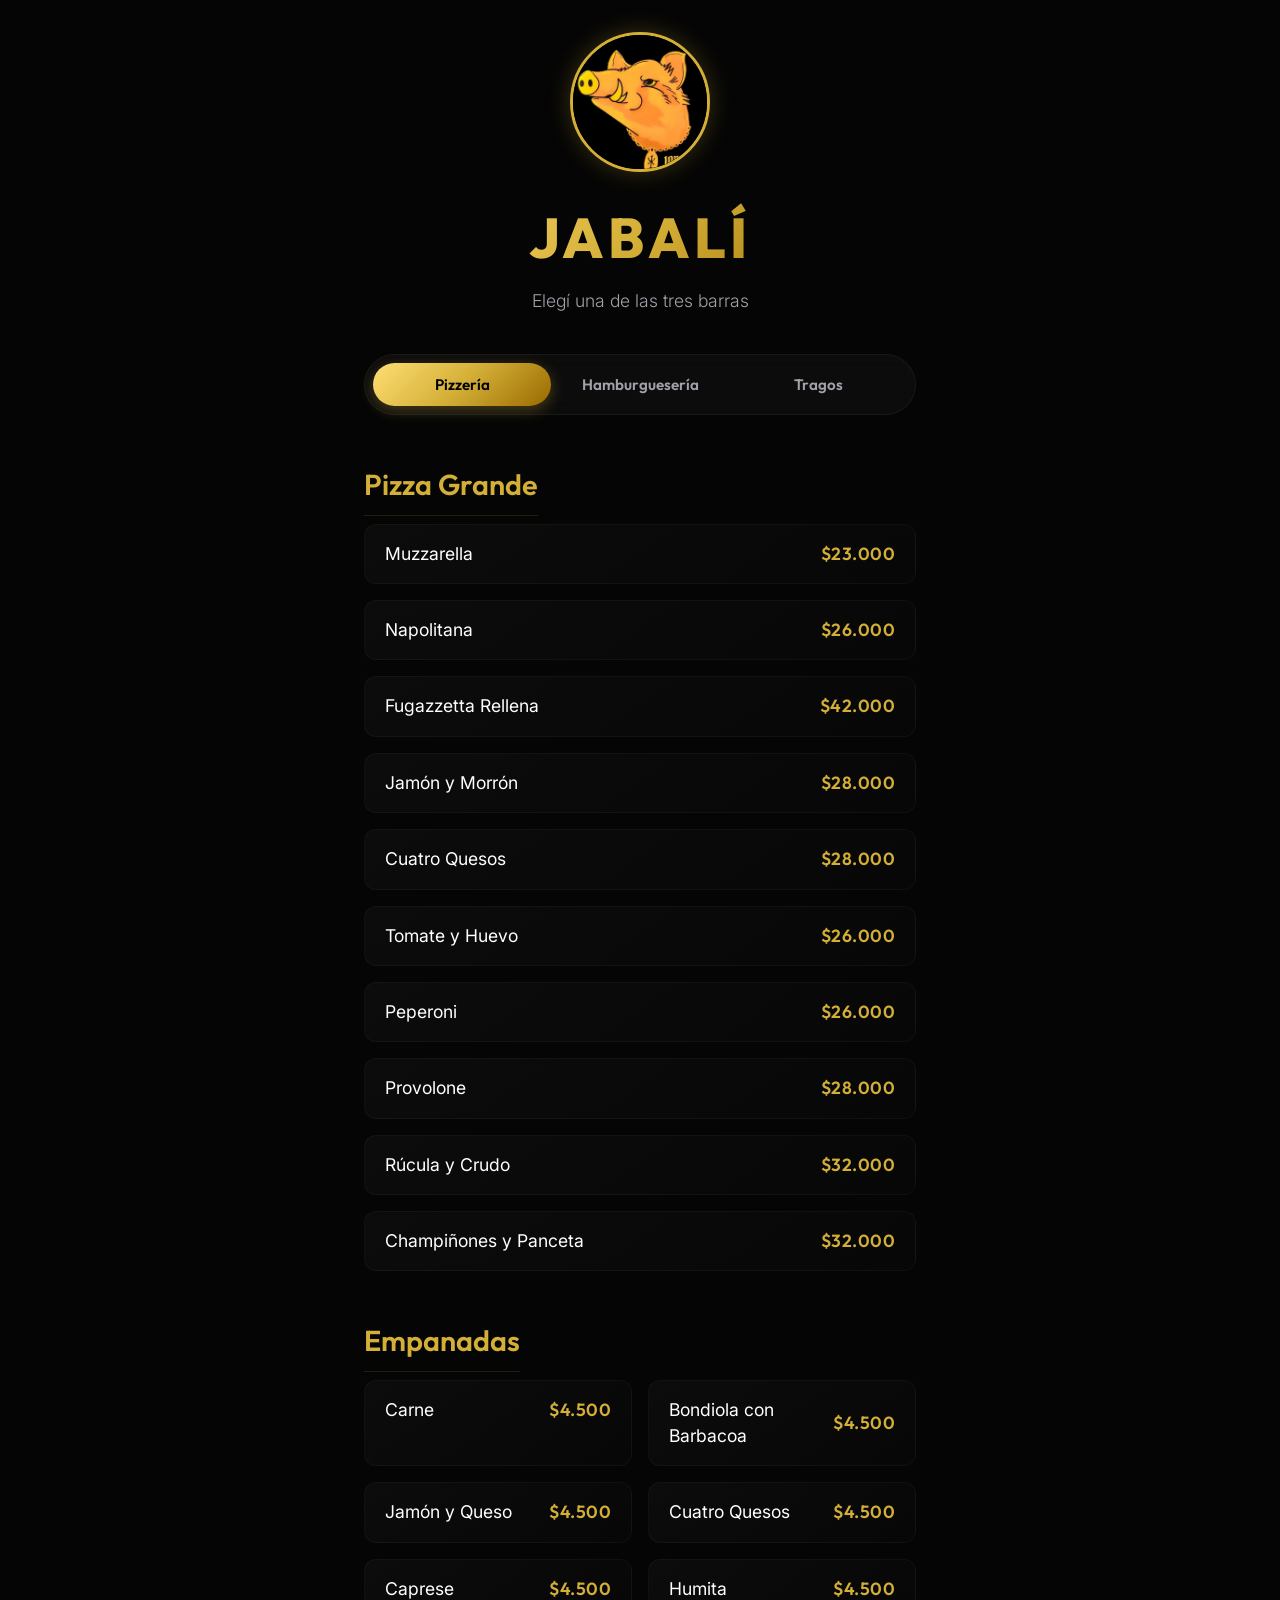
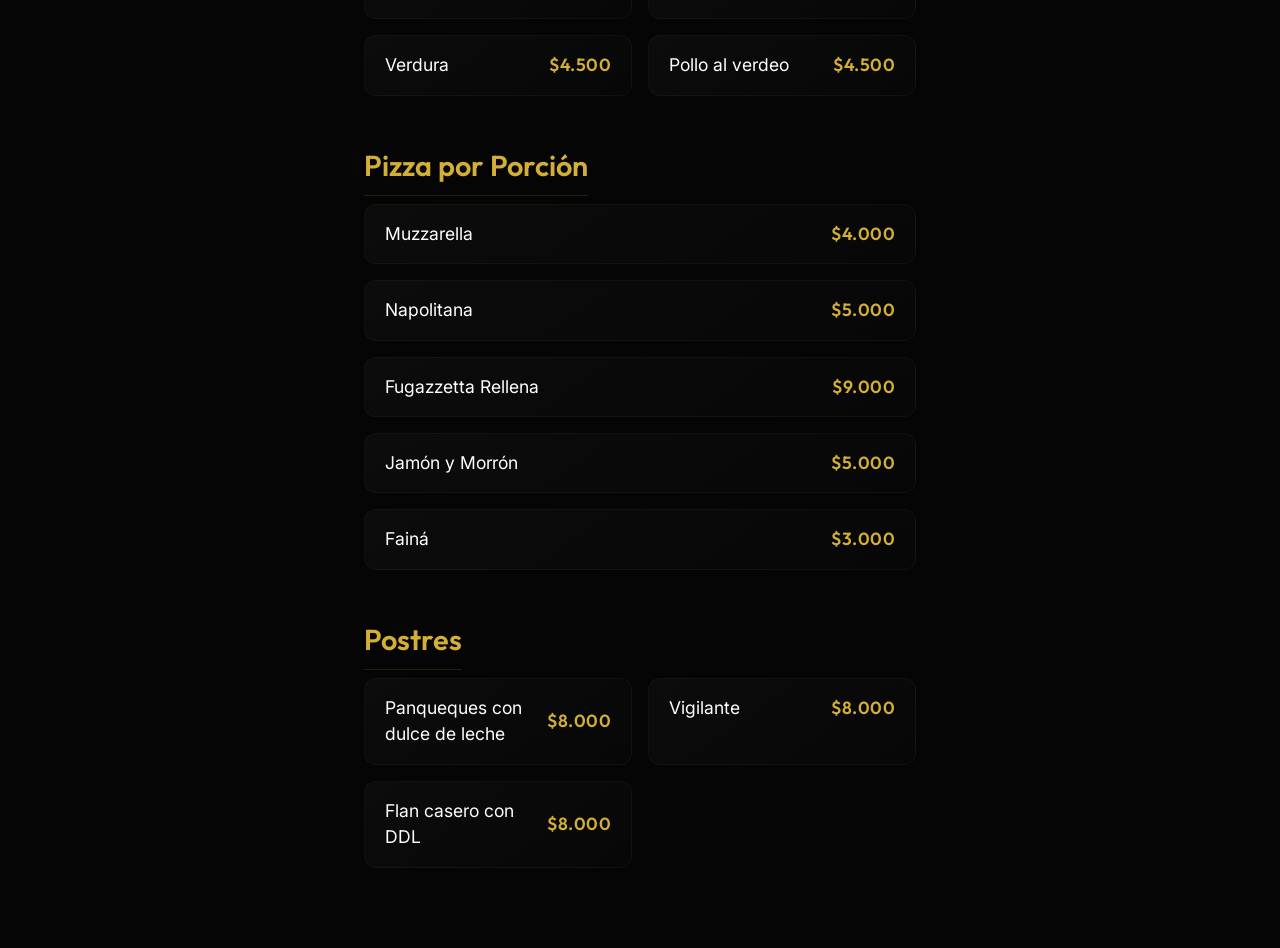
==== index.html @ 21300ce8 "Add files via upload" ====
<!DOCTYPE html>
<html lang="es">

<head>
    <meta charset="UTF-8">
    <meta name="viewport" content="width=device-width, initial-scale=1.0">
    <title>Carta QR - Jabalí</title>
    <link rel="preconnect" href="https://fonts.googleapis.com">
    <link rel="preconnect" href="https://fonts.gstatic.com" crossorigin>
    <link
        href="https://fonts.googleapis.com/css2?family=Outfit:wght@300;400;600;800&family=Inter:wght@300;400;500&display=swap"
        rel="stylesheet">
    <link rel="stylesheet" href="style.css">
</head>

<body>
    <div class="app-container">
        <header>
            <div class="logo-container">
                <img src="logo.jpeg" alt="Jabalí Logo" class="brand-logo">
            </div>
            <h1 class="logo">JABALÍ</h1>
            <p class="subtitle">Elegí una de las tres barras</p>
        </header>

        <nav class="category-nav">
            <button class="nav-btn active" data-target="pizzeria">Pizzería</button>
            <button class="nav-btn" data-target="hamburgueseria">Hamburguesería</button>
            <button class="nav-btn" data-target="tragos">Tragos</button>
        </nav>

        <main class="menu-content">
            <!-- Pizzería Section -->
            <section id="pizzeria" class="menu-section active">

                <!-- Pizza Grande -->
                <div class="menu-category">
                    <h2 class="category-title">Pizza Grande</h2>
                    <div class="items-grid">
                        <div class="menu-item">
                            <div class="item-header">
                                <h3 class="item-name">Muzzarella</h3>
                                <span class="item-price">$23.000</span>
                            </div>
                        </div>
                        <div class="menu-item">
                            <div class="item-header">
                                <h3 class="item-name">Napolitana</h3>
                                <span class="item-price">$26.000</span>
                            </div>
                        </div>
                        <div class="menu-item">
                            <div class="item-header">
                                <h3 class="item-name">Fugazzetta Rellena</h3>
                                <span class="item-price">$42.000</span>
                            </div>
                        </div>
                        <div class="menu-item">
                            <div class="item-header">
                                <h3 class="item-name">Jamón y Morrón</h3>
                                <span class="item-price">$28.000</span>
                            </div>
                        </div>
                        <div class="menu-item">
                            <div class="item-header">
                                <h3 class="item-name">Cuatro Quesos</h3>
                                <span class="item-price">$28.000</span>
                            </div>
                        </div>
                        <div class="menu-item">
                            <div class="item-header">
                                <h3 class="item-name">Tomate y Huevo</h3>
                                <span class="item-price">$26.000</span>
                            </div>
                        </div>
                        <div class="menu-item">
                            <div class="item-header">
                                <h3 class="item-name">Peperoni</h3>
                                <span class="item-price">$26.000</span>
                            </div>
                        </div>
                        <div class="menu-item">
                            <div class="item-header">
                                <h3 class="item-name">Provolone</h3>
                                <span class="item-price">$28.000</span>
                            </div>
                        </div>
                        <div class="menu-item">
                            <div class="item-header">
                                <h3 class="item-name">Rúcula y Crudo</h3>
                                <span class="item-price">$32.000</span>
                            </div>
                        </div>
                        <div class="menu-item">
                            <div class="item-header">
                                <h3 class="item-name">Champiñones y Panceta</h3>
                                <span class="item-price">$32.000</span>
                            </div>
                        </div>
                    </div>
                </div>

                <!-- Empanadas -->
                <div class="menu-category">
                    <h2 class="category-title">Empanadas</h2>
                    <div class="items-grid grid-2col">
                        <div class="menu-item">
                            <div class="item-header">
                                <h3 class="item-name">Carne</h3>
                                <span class="item-price">$4.500</span>
                            </div>
                        </div>
                        <div class="menu-item">
                            <div class="item-header">
                                <h3 class="item-name">Bondiola con Barbacoa</h3>
                                <span class="item-price">$4.500</span>
                            </div>
                        </div>
                        <div class="menu-item">
                            <div class="item-header">
                                <h3 class="item-name">Jamón y Queso</h3>
                                <span class="item-price">$4.500</span>
                            </div>
                        </div>
                        <div class="menu-item">
                            <div class="item-header">
                                <h3 class="item-name">Cuatro Quesos</h3>
                                <span class="item-price">$4.500</span>
                            </div>
                        </div>
                        <div class="menu-item">
                            <div class="item-header">
                                <h3 class="item-name">Caprese</h3>
                                <span class="item-price">$4.500</span>
                            </div>
                        </div>
                        <div class="menu-item">
                            <div class="item-header">
                                <h3 class="item-name">Humita</h3>
                                <span class="item-price">$4.500</span>
                            </div>
                        </div>
                        <div class="menu-item">
                            <div class="item-header">
                                <h3 class="item-name">Verdura</h3>
                                <span class="item-price">$4.500</span>
                            </div>
                        </div>
                        <div class="menu-item">
                            <div class="item-header">
                                <h3 class="item-name">Pollo al verdeo</h3>
                                <span class="item-price">$4.500</span>
                            </div>
                        </div>
                    </div>
                </div>

                <!-- Pizza por Porción -->
                <div class="menu-category">
                    <h2 class="category-title">Pizza por Porción</h2>
                    <div class="items-grid">
                        <div class="menu-item">
                            <div class="item-header">
                                <h3 class="item-name">Muzzarella</h3>
                                <span class="item-price">$4.000</span>
                            </div>
                        </div>
                        <div class="menu-item">
                            <div class="item-header">
                                <h3 class="item-name">Napolitana</h3>
                                <span class="item-price">$5.000</span>
                            </div>
                        </div>
                        <div class="menu-item">
                            <div class="item-header">
                                <h3 class="item-name">Fugazzetta Rellena</h3>
                                <span class="item-price">$9.000</span>
                            </div>
                        </div>
                        <div class="menu-item">
                            <div class="item-header">
                                <h3 class="item-name">Jamón y Morrón</h3>
                                <span class="item-price">$5.000</span>
                            </div>
                        </div>
                        <div class="menu-item">
                            <div class="item-header">
                                <h3 class="item-name">Fainá</h3>
                                <span class="item-price">$3.000</span>
                            </div>
                        </div>
                    </div>
                </div>

                <!-- Postres -->
                <div class="menu-category">
                    <h2 class="category-title">Postres</h2>
                    <div class="items-grid grid-2col">
                        <div class="menu-item">
                            <div class="item-header">
                                <h3 class="item-name">Panqueques con dulce de leche</h3>
                                <span class="item-price">$8.000</span>
                            </div>
                        </div>
                        <div class="menu-item">
                            <div class="item-header">
                                <h3 class="item-name">Vigilante</h3>
                                <span class="item-price">$8.000</span>
                            </div>
                        </div>
                        <div class="menu-item">
                            <div class="item-header">
                                <h3 class="item-name">Flan casero con DDL</h3>
                                <span class="item-price">$8.000</span>
                            </div>
                        </div>
                    </div>
                </div>
            </section>

            <!-- Hamburguesería Section -->
            <section id="hamburgueseria" class="menu-section d-none">

                <!-- Hamburguesas -->
                <div class="menu-category">
                    <h2 class="category-title">Hamburguesas</h2>
                    <p class="category-desc">Acompañadas con papas o chips</p>
                    <div class="items-grid">
                        <div class="menu-item">
                            <div class="item-header">
                                <h3 class="item-name">Malcriada</h3>
                                <span class="item-price">$14.000</span>
                            </div>
                            <p class="item-desc">Medallón de carne vacuna y queso</p>
                        </div>
                        <div class="menu-item">
                            <div class="item-header">
                                <h3 class="item-name">Mac Grande</h3>
                                <span class="item-price">$17.000</span>
                            </div>
                            <p class="item-desc">Medallón de carne vacuna, queso cheddar, lechuga, pepino, salsa Utah
                                (mayonesa, ketchup, ajo, aceite de oliva, ciboulette, reducción de pepino en almíbar)
                            </p>
                        </div>
                        <div class="menu-item">
                            <div class="item-header">
                                <h3 class="item-name">Tercio de Libra</h3>
                                <span class="item-price">$17.000</span>
                            </div>
                            <p class="item-desc">Medallón de carne vacuna, queso cheddar, pepino, salsa españa (cebolla,
                                ketchup, mostaza)</p>
                        </div>
                        <div class="menu-item">
                            <div class="item-header">
                                <h3 class="item-name">4-4-2</h3>
                                <span class="item-price">$17.000</span>
                            </div>
                            <p class="item-desc">Medallón de carne vacuna, queso dambo, jamón cocido, lechuga, tomate y
                                huevo frito</p>
                        </div>
                        <div class="menu-item">
                            <div class="item-header">
                                <h3 class="item-name">Ricky Fort</h3>
                                <span class="item-price">$17.000</span>
                            </div>
                            <p class="item-desc">Medallón de carne vacuna, manteca de roquefort y cebolla caramelizada
                            </p>
                        </div>
                        <div class="menu-item">
                            <div class="item-header">
                                <h3 class="item-name">Crispy</h3>
                                <span class="item-price">$18.000</span>
                            </div>
                            <p class="item-desc">Medallón de carne vacuna, queso cheddar, panceta ahumada, cebolla
                                crispy y salsa Utah</p>
                        </div>
                        <div class="menu-item">
                            <div class="item-header">
                                <h3 class="item-name">Maradona</h3>
                                <span class="item-price">$17.000</span>
                            </div>
                            <p class="item-desc">Medallón de carne vacuna, provoleta, salsa criolla, tomate y lechuga
                            </p>
                        </div>
                    </div>

                    <div class="item-extras">
                        <p><strong>Aclaración:</strong> Medallón vegetariano y pan sin tacc disponible para todas las
                            opciones</p>
                        <p>Opción pan sin tacc: <strong>+$3.500</strong></p>
                        <p>Doble medallón: <strong>+$4.000</strong></p>
                    </div>
                </div>

                <!-- Sandwiches -->
                <div class="menu-category">
                    <h2 class="category-title">Sandwiches</h2>
                    <p class="category-desc">Acompañados con papas o chips</p>
                    <div class="items-grid">
                        <div class="menu-item">
                            <div class="item-header">
                                <h3 class="item-name">Trucha al limón</h3>
                                <span class="item-price">$21.000</span>
                            </div>
                            <p class="item-desc">Trucha a la plancha, lechuga, cebolla morada y salsa de queso crema,
                                ciboulette y limón</p>
                        </div>
                        <div class="menu-item">
                            <div class="item-header">
                                <h3 class="item-name">Bondiola</h3>
                                <span class="item-price">$20.000</span>
                            </div>
                            <p class="item-desc">Pan ciabatta, bondiola de cerdo desmechada, salsa barbacoa, cebolla
                                caramelizada y queso gratinado</p>
                        </div>
                        <div class="menu-item">
                            <div class="item-header">
                                <h3 class="item-name">Brie y Crudo</h3>
                                <span class="item-price">$20.000</span>
                            </div>
                            <p class="item-desc">Pan baguette, queso brie, jamón crudo, rúcula, aceite de oliva y pesto
                                de tomates asados</p>
                        </div>
                        <div class="menu-item">
                            <div class="item-header">
                                <h3 class="item-name">Vegano</h3>
                                <span class="item-price">$18.000</span>
                            </div>
                            <p class="item-desc">Pan ciabatta, tofu a la plancha, ensalada mixta, hummus de garbanzos y
                                veganesa de chimichurri</p>
                        </div>
                        <div class="menu-item">
                            <div class="item-header">
                                <h3 class="item-name">Tostado clásico</h3>
                                <span class="item-price">$12.000</span>
                            </div>
                            <p class="item-desc">Pan de molde, queso dambo y jamón cocido</p>
                        </div>
                        <div class="menu-item">
                            <div class="item-header">
                                <h3 class="item-name">Vegetariano caliente o tostado</h3>
                                <span class="item-price">$14.000</span>
                            </div>
                            <p class="item-desc">Lechuga, tomate, zanahoria, palmitos, huevo duro y queso</p>
                        </div>
                    </div>
                </div>

                <!-- Panchos -->
                <div class="menu-category">
                    <h2 class="category-title">Panchos</h2>
                    <p class="category-desc">Acompañados con papas o chips</p>
                    <div class="items-grid">
                        <div class="menu-item">
                            <div class="item-header">
                                <h3 class="item-name">Ricky fort</h3>
                                <span class="item-price">$12.000</span>
                            </div>
                            <p class="item-desc">Con manteca de roquefort y cebolla caramelizada</p>
                        </div>
                        <div class="menu-item">
                            <div class="item-header">
                                <h3 class="item-name">Criollo</h3>
                                <span class="item-price">$11.000</span>
                            </div>
                            <p class="item-desc">Con salsa criolla (cebolla, tomate, morrón, ajo, perejil y vinagre)</p>
                        </div>
                        <div class="menu-item">
                            <div class="item-header">
                                <h3 class="item-name">Cheddar</h3>
                                <span class="item-price">$11.000</span>
                            </div>
                            <p class="item-desc">Con queso cheddar cremoso</p>
                        </div>
                        <div class="menu-item">
                            <div class="item-header">
                                <h3 class="item-name">Pelado</h3>
                                <span class="item-price">$9.000</span>
                            </div>
                            <p class="item-desc">Sin nada</p>
                        </div>
                    </div>
                </div>

                <!-- Para picar -->
                <div class="menu-category">
                    <h2 class="category-title">Para Picar</h2>
                    <div class="items-grid">
                        <div class="menu-item">
                            <div class="item-header">
                                <h3 class="item-name">Papas fritas</h3>
                                <span class="item-price">$11.000</span>
                            </div>
                        </div>
                        <div class="menu-item">
                            <div class="item-header">
                                <h3 class="item-name">Papas a caballo</h3>
                                <span class="item-price">$13.000</span>
                            </div>
                            <p class="item-desc">Papas fritas con huevo frito</p>
                        </div>
                        <div class="menu-item">
                            <div class="item-header">
                                <h3 class="item-name">Papas con cheddar</h3>
                                <span class="item-price">$15.000</span>
                            </div>
                            <p class="item-desc">Papas fritas con cheddar, panceta y cebolla de verdeo</p>
                        </div>
                        <div class="menu-item">
                            <div class="item-header">
                                <h3 class="item-name">Chips de batata</h3>
                                <span class="item-price">$10.000</span>
                            </div>
                            <p class="item-desc">Rodajas finas de batatas fritas</p>
                        </div>
                        <div class="menu-item">
                            <div class="item-header">
                                <h3 class="item-name">Provoleta con vegetales asados</h3>
                                <span class="item-price">$16.000</span>
                            </div>
                            <p class="item-desc">A la plancha con puerro, tomates cherry y vinagreta de aceite de oliva,
                                miel, vinagre, sal y pimienta</p>
                        </div>
                        <div class="menu-item">
                            <div class="item-header">
                                <h3 class="item-name">Provoleta con morcilla</h3>
                                <span class="item-price">$16.000</span>
                            </div>
                            <p class="item-desc">A la plancha con morcilla cortada en rodajas</p>
                        </div>
                    </div>
                </div>

                <!-- Ensaladas -->
                <div class="menu-category">
                    <h2 class="category-title">Ensaladas</h2>
                    <div class="items-grid">
                        <div class="menu-item">
                            <div class="item-header">
                                <h3 class="item-name">Tropitango</h3>
                                <span class="item-price">$17.000</span>
                            </div>
                            <p class="item-desc">Rúcula, queso brie, queso roquefort, tomates cherry, manzana verde,
                                nueces y vinagreta de mostaza y miel</p>
                        </div>
                        <div class="menu-item">
                            <div class="item-header">
                                <h3 class="item-name">Ensalada Cesar</h3>
                                <span class="item-price">$18.000</span>
                            </div>
                            <p class="item-desc">Lechuga, rúcula, pollo, parmesano, croutones y aderezo</p>
                        </div>
                        <div class="menu-item">
                            <div class="item-header">
                                <h3 class="item-name">Ensalada Serrana</h3>
                                <span class="item-price">$18.000</span>
                            </div>
                            <p class="item-desc">Lechuga, rúcula, jamón crudo, croutones, parmesano, tomate y palta</p>
                        </div>
                    </div>
                </div>

                <!-- Postres -->
                <div class="menu-category">
                    <h2 class="category-title">Postres</h2>
                    <div class="items-grid grid-2col">
                        <div class="menu-item">
                            <div class="item-header">
                                <h3 class="item-name">Panqueques con dulce de leche</h3>
                                <span class="item-price">$8.000</span>
                            </div>
                        </div>
                        <div class="menu-item">
                            <div class="item-header">
                                <h3 class="item-name">Vigilante</h3>
                                <span class="item-price">$8.000</span>
                            </div>
                        </div>
                        <div class="menu-item">
                            <div class="item-header">
                                <h3 class="item-name">Flan casero con DDL</h3>
                                <span class="item-price">$8.000</span>
                            </div>
                        </div>
                    </div>
                </div>
            </section>

            <!-- Tragos Section -->
            <section id="tragos" class="menu-section d-none">
                <div class="placeholder">
                    <p>Próximamente: Menú de Tragos</p>
                </div>
            </section>

        </main>
    </div>
    <script src="app.js"></script>
</body>

</html>
---- style.css ----
:root {
    --bg-color: #050505;
    --text-white: #ffffff;
    --text-gray: #a1a1aa;
    --gold-primary: #d4af37;
    --gold-gradient: linear-gradient(135deg, #FFDF73 0%, #D4AF37 50%, #996A00 100%);
    --surface-color: rgba(255, 255, 255, 0.03);
    --border-color: rgba(212, 175, 55, 0.15);
    --transition: all 0.3s cubic-bezier(0.4, 0, 0.2, 1);
}

* {
    margin: 0;
    padding: 0;
    box-sizing: border-box;
    -webkit-tap-highlight-color: transparent;
}

body {
    background-color: var(--bg-color);
    color: var(--text-white);
    font-family: 'Inter', sans-serif;
    -webkit-font-smoothing: antialiased;
    line-height: 1.5;
}

.app-container {
    max-width: 600px;
    margin: 0 auto;
    padding: 2rem 1.5rem;
    min-height: 100vh;
}

/* Header Elements */
header {
    text-align: center;
    margin-bottom: 2.5rem;
    animation: fadeInDown 0.8s ease-out;
}

.logo-container {
    width: 140px;
    height: 140px;
    margin: 0 auto 1.5rem;
    border-radius: 50%;
    overflow: hidden;
    border: 3px solid var(--gold-primary);
    box-shadow: 0 0 25px rgba(212, 175, 55, 0.25);
}

.brand-logo {
    width: 100%;
    height: 100%;
    object-fit: cover;
    display: block;
}

.logo {
    font-family: 'Outfit', sans-serif;
    font-size: 3.5rem;
    font-weight: 800;
    letter-spacing: 4px;
    background: var(--gold-gradient);
    -webkit-background-clip: text;
    background-clip: text;
    -webkit-text-fill-color: transparent;
    text-transform: uppercase;
    margin-bottom: 0.5rem;
}

.subtitle {
    font-size: 1.1rem;
    color: var(--text-gray);
    font-weight: 300;
}

/* Navigation */
.category-nav {
    display: flex;
    justify-content: space-between;
    background: var(--surface-color);
    padding: 0.5rem;
    border-radius: 100px;
    margin-bottom: 3rem;
    border: 1px solid rgba(255, 255, 255, 0.05);
    position: sticky;
    top: 1rem;
    backdrop-filter: blur(10px);
    z-index: 100;
}

.nav-btn {
    background: transparent;
    border: none;
    color: var(--text-gray);
    padding: 0.75rem 0.5rem;
    font-family: 'Outfit', sans-serif;
    font-size: 0.95rem;
    font-weight: 600;
    cursor: pointer;
    border-radius: 100px;
    flex: 1;
    transition: var(--transition);
}

.nav-btn.active {
    background: var(--gold-gradient);
    color: #000;
    box-shadow: 0 4px 15px rgba(212, 175, 55, 0.3);
}

/* Menu Content */
.menu-section {
    display: none;
    animation: fadeIn 0.5s ease-out;
}

.menu-section.active {
    display: block;
}

.menu-category {
    margin-bottom: 3rem;
    opacity: 0;
    transform: translateY(20px);
    animation: slideUpFade 0.6s ease-out forwards;
}

/* Staggering animations */
.menu-category:nth-child(1) {
    animation-delay: 0.1s;
}

.menu-category:nth-child(2) {
    animation-delay: 0.2s;
}

.menu-category:nth-child(3) {
    animation-delay: 0.3s;
}

.menu-category:nth-child(4) {
    animation-delay: 0.4s;
}


.category-title {
    font-family: 'Outfit', sans-serif;
    color: var(--gold-primary);
    font-size: 1.8rem;
    font-weight: 600;
    margin-bottom: 0.5rem;
    padding-bottom: 0.5rem;
    border-bottom: 1px solid var(--border-color);
    display: inline-block;
}

.category-desc {
    color: var(--text-gray);
    font-size: 0.95rem;
    margin-bottom: 1.5rem;
}

.highlight {
    color: var(--text-white);
    font-weight: 500;
    font-family: 'Outfit', sans-serif;
    background: var(--surface-color);
    padding: 0.2rem 0.5rem;
    border-radius: 4px;
    border: 1px solid var(--border-color);
}

/* Items Grid */
.items-grid {
    display: grid;
    gap: 1rem;
}

.grid-2col {
    grid-template-columns: repeat(2, 1fr);
}

@media (max-width: 450px) {
    .grid-2col {
        grid-template-columns: 1fr;
    }
}

.menu-item {
    background: linear-gradient(145deg, rgba(255, 255, 255, 0.03) 0%, rgba(255, 255, 255, 0.01) 100%);
    border: 1px solid rgba(212, 175, 55, 0.05);
    padding: 1rem 1.25rem;
    border-radius: 12px;
    transition: var(--transition);
    position: relative;
    overflow: hidden;
}

.menu-item::before {
    content: '';
    position: absolute;
    top: 0;
    left: 0;
    right: 0;
    bottom: 0;
    background: linear-gradient(145deg, rgba(212, 175, 55, 0.1) 0%, transparent 100%);
    opacity: 0;
    transition: var(--transition);
}

.menu-item:hover::before {
    opacity: 1;
}

.menu-item:hover {
    transform: translateY(-2px);
    box-shadow: 0 5px 15px rgba(0, 0, 0, 0.5);
    border-color: rgba(212, 175, 55, 0.3);
}

.item-header {
    display: flex;
    justify-content: space-between;
    align-items: center;
    position: relative;
    z-index: 1;
}

.item-name {
    color: var(--text-white);
    font-size: 1.1rem;
    font-weight: 400;
    position: relative;
    z-index: 1;
    display: flex;
    align-items: center;
    height: 100%;
}

.item-price {
    font-family: 'Outfit', sans-serif;
    color: var(--gold-primary);
    font-weight: 600;
    font-size: 1.1rem;
    position: relative;
    z-index: 1;
    letter-spacing: 0.5px;
}

.item-desc {
    color: var(--text-gray);
    font-size: 0.85rem;
    margin-top: 0.5rem;
    line-height: 1.4;
    position: relative;
    z-index: 1;
}

.item-extras {
    margin-top: 1rem;
    padding: 0.75rem;
    background: rgba(212, 175, 55, 0.05);
    border-radius: 8px;
    border: 1px dashed rgba(212, 175, 55, 0.2);
    font-size: 0.85rem;
    color: var(--gold-primary);
}

.item-extras p {
    margin-bottom: 0.25rem;
}

.item-extras p:last-child {
    margin-bottom: 0;
}

.placeholder {
    text-align: center;
    color: var(--text-gray);
    padding: 3rem;
    font-style: italic;
    background: var(--surface-color);
    border-radius: 12px;
    border: 1px dashed var(--border-color);
}

/* Animations */
@keyframes fadeIn {
    from {
        opacity: 0;
    }

    to {
        opacity: 1;
    }
}

@keyframes fadeInDown {
    from {
        opacity: 0;
        transform: translateY(-20px);
    }

    to {
        opacity: 1;
        transform: translateY(0);
    }
}

@keyframes slideUpFade {
    to {
        opacity: 1;
        transform: translateY(0);
    }
}
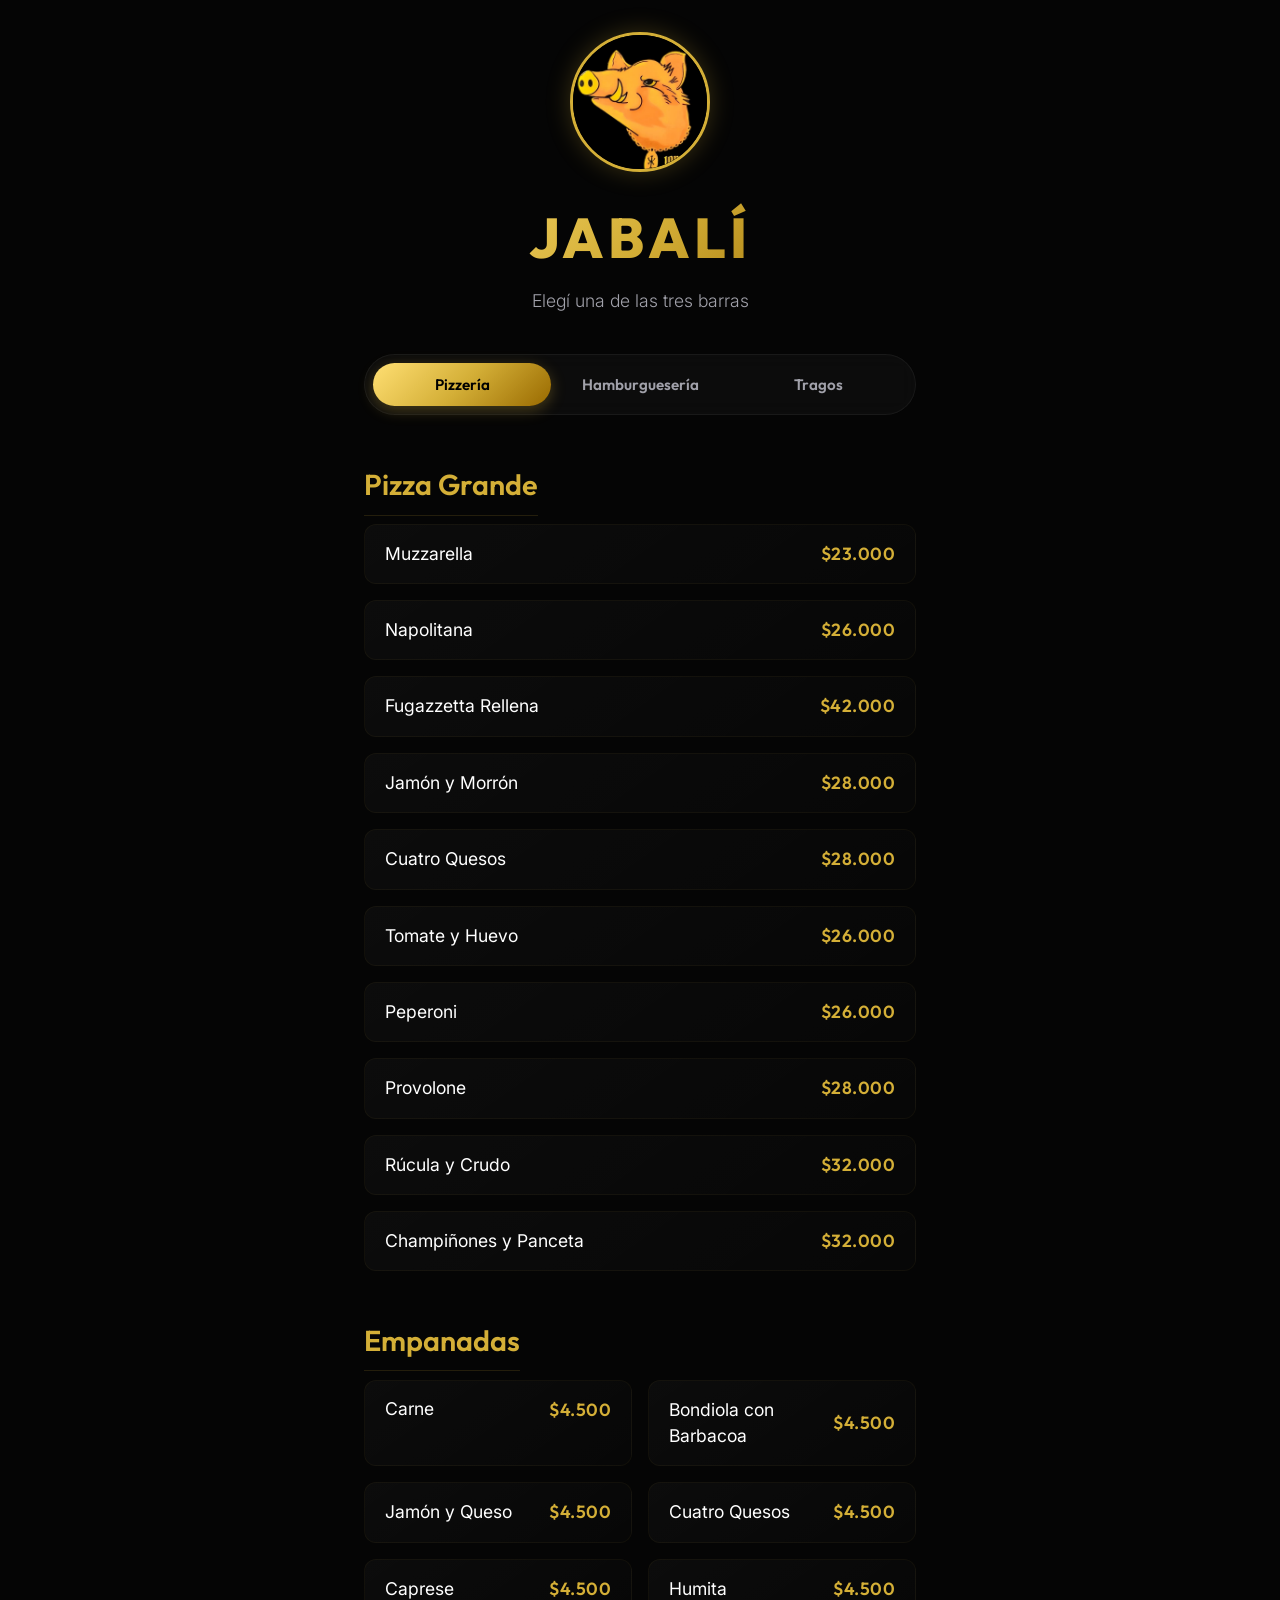
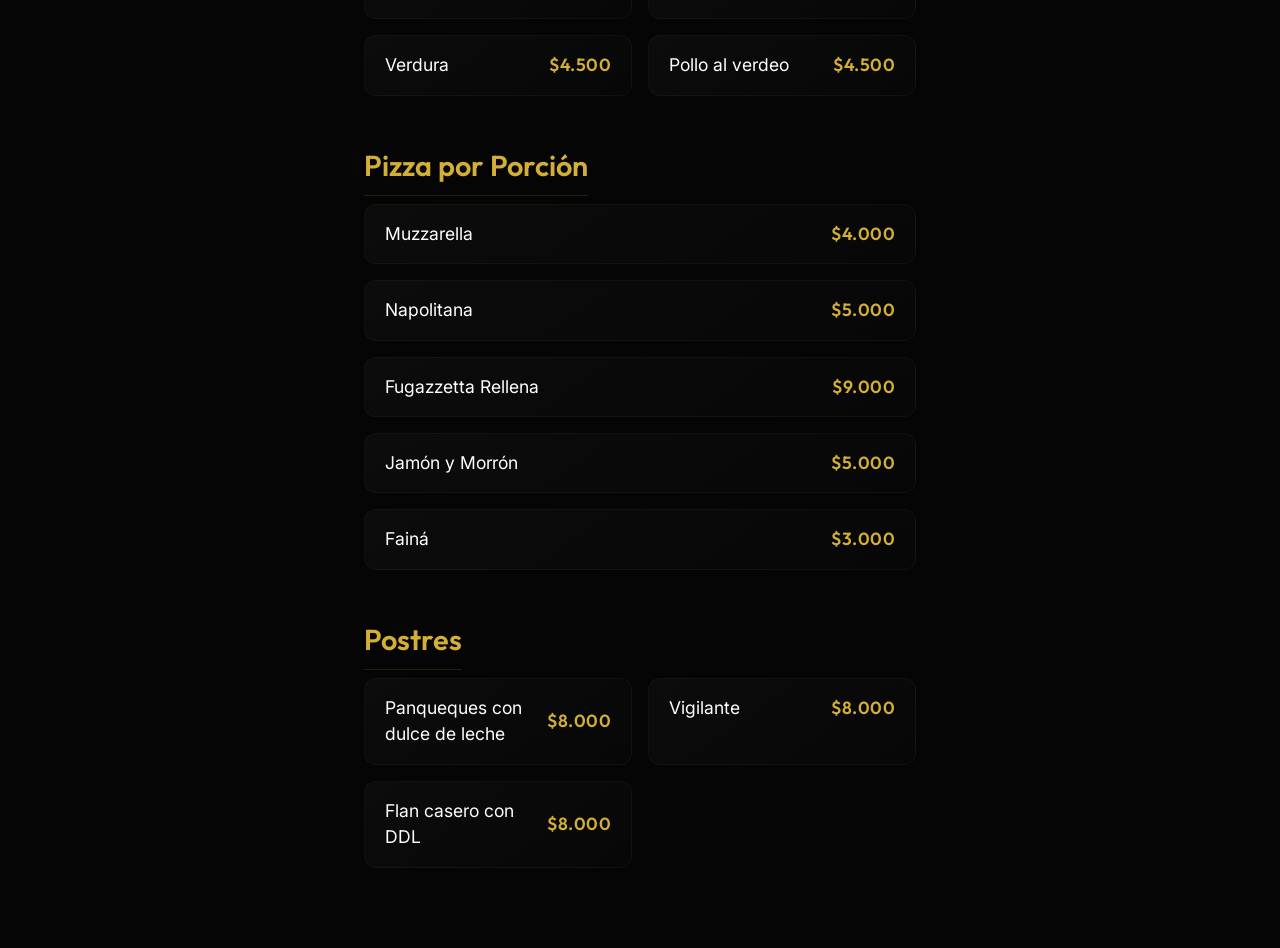
==== commit 76faaad8: "Add files via upload" ====
--- a/index.html
+++ b/index.html
@@ -488,9 +488,406 @@
 
             <!-- Tragos Section -->
             <section id="tragos" class="menu-section d-none">
-                <div class="placeholder">
-                    <p>Próximamente: Menú de Tragos</p>
-                </div>
+
+                <!-- Tragos Directos -->
+                <div class="menu-category">
+                    <h2 class="category-title">Tragos Directos</h2>
+                    <div class="items-grid">
+                        <div class="menu-item">
+                            <div class="item-header">
+                                <h3 class="item-name">Fernet con Coca</h3>
+                                <span class="item-price">$10.000</span>
+                            </div>
+                            <p class="item-desc">Fernet Branca y Coca</p>
+                        </div>
+                        <div class="menu-item">
+                            <div class="item-header">
+                                <h3 class="item-name">Tintelo</h3>
+                                <span class="item-price">$8.000</span>
+                            </div>
+                            <p class="item-desc">Vino tinto, gaseosa de pomelo y rodaja de pomelo</p>
+                        </div>
+                        <div class="menu-item">
+                            <div class="item-header">
+                                <h3 class="item-name">Cuba Libre</h3>
+                                <span class="item-price">$11.000</span>
+                            </div>
+                            <p class="item-desc">Ron dorado, Coca y rodaja de naranja</p>
+                        </div>
+                        <div class="menu-item">
+                            <div class="item-header">
+                                <h3 class="item-name">Garibaldi</h3>
+                                <span class="item-price">$11.000</span>
+                            </div>
+                            <p class="item-desc">Campari, jugo de naranja y rodaja de naranja, naranja/tónica</p>
+                        </div>
+                        <div class="menu-item">
+                            <div class="item-header">
+                                <h3 class="item-name">Aperol Spritz</h3>
+                                <span class="item-price">$14.000</span>
+                            </div>
+                            <p class="item-desc">Aperol, soda, espumante y rodaja de naranja</p>
+                        </div>
+                        <div class="menu-item">
+                            <div class="item-header">
+                                <h3 class="item-name">Cynar Julep</h3>
+                                <span class="item-price">$12.000</span>
+                            </div>
+                            <p class="item-desc">Cynar, jugo de limón, almíbar, jugo de pomelo y menta</p>
+                        </div>
+                        <div class="menu-item">
+                            <div class="item-header">
+                                <h3 class="item-name">Carpano Orange</h3>
+                                <span class="item-price">$10.000</span>
+                            </div>
+                            <p class="item-desc">Vermouth Carpano, soda/tónica/pomelo y rodaja de naranja</p>
+                        </div>
+                        <div class="menu-item">
+                            <div class="item-header">
+                                <h3 class="item-name">Ferroviario</h3>
+                                <span class="item-price">$10.000</span>
+                            </div>
+                            <p class="item-desc">Fernet Branca, Carpano y soda</p>
+                        </div>
+                        <div class="menu-item">
+                            <div class="item-header">
+                                <h3 class="item-name">Cóctel Americano</h3>
+                                <span class="item-price">$11.000</span>
+                            </div>
+                            <p class="item-desc">Campari, Carpano Rosso, soda y piel de naranja</p>
+                        </div>
+                        <div class="menu-item">
+                            <div class="item-header">
+                                <h3 class="item-name">Mint Tonic</h3>
+                                <span class="item-price">$10.000</span>
+                            </div>
+                            <p class="item-desc">Branca Menta Ricetta Italiana, tónica, limón y menta</p>
+                        </div>
+                        <div class="menu-item">
+                            <div class="item-header">
+                                <h3 class="item-name">Gin Tonic Blu</h3>
+                                <span class="item-price">$11.000</span>
+                            </div>
+                            <p class="item-desc">Gin Blu, tónica, rodaja a elección: limón, pepino, naranja o pomelo</p>
+                            <p class="item-desc"><strong>Adicional frutos rojos:</strong> consultar en barra</p>
+                        </div>
+                        <div class="menu-item">
+                            <div class="item-header">
+                                <h3 class="item-name">Sangría</h3>
+                                <span class="item-price">$10.000</span>
+                            </div>
+                            <p class="item-desc">Vino Malbec, jugo de naranja, jugo de limón, almíbar de frutos rojos,
+                                limón y menta</p>
+                        </div>
+                        <div class="menu-item">
+                            <div class="item-header">
+                                <h3 class="item-name">Malibú</h3>
+                                <span class="item-price">$12.000</span>
+                            </div>
+                            <p class="item-desc">Ron Malibú, naranja/7up/Coca</p>
+                        </div>
+                        <div class="menu-item">
+                            <div class="item-header">
+                                <h3 class="item-name">Vodka Veloz</h3>
+                                <span class="item-price">$15.000</span>
+                            </div>
+                            <p class="item-desc">Red Bull y vodka Sernova</p>
+                        </div>
+                        <div class="menu-item">
+                            <div class="item-header">
+                                <h3 class="item-name">Jäger Power</h3>
+                                <span class="item-price">$18.000</span>
+                            </div>
+                            <p class="item-desc">Red Bull y Jägermeister</p>
+                        </div>
+                        <div class="menu-item">
+                            <div class="item-header">
+                                <h3 class="item-name">Red Bull</h3>
+                                <span class="item-price">$7.000</span>
+                            </div>
+                        </div>
+                    </div>
+                </div>
+
+                <!-- Tragos Elaborados -->
+                <div class="menu-category">
+                    <h2 class="category-title">Tragos Elaborados</h2>
+                    <div class="items-grid">
+                        <div class="menu-item">
+                            <div class="item-header">
+                                <h3 class="item-name">Caipirinha</h3>
+                                <span class="item-price">$12.000</span>
+                            </div>
+                            <p class="item-desc">Cachaça, lima, jugo de limón y almíbar simple</p>
+                        </div>
+                        <div class="menu-item">
+                            <div class="item-header">
+                                <h3 class="item-name">Caipijäger</h3>
+                                <span class="item-price">$15.000</span>
+                            </div>
+                            <p class="item-desc">Jägermeister, lima, jugo de limón y almíbar simple</p>
+                        </div>
+                        <div class="menu-item">
+                            <div class="item-header">
+                                <h3 class="item-name">Caipiroska</h3>
+                                <span class="item-price">$12.000</span>
+                            </div>
+                            <p class="item-desc">Vodka Sernova, lima, jugo de limón y almíbar simple</p>
+                        </div>
+                        <div class="menu-item">
+                            <div class="item-header">
+                                <h3 class="item-name">Maycaipi</h3>
+                                <span class="item-price">$14.000</span>
+                            </div>
+                            <p class="item-desc">Vodka Sernova/Cachaça, lima, maracuyá, jugo de limón y almíbar simple
+                            </p>
+                        </div>
+                        <div class="menu-item">
+                            <div class="item-header">
+                                <h3 class="item-name">Mojito</h3>
+                                <span class="item-price">$13.000</span>
+                            </div>
+                            <p class="item-desc">Ron o Malibú, jugo de limón, menta, almíbar simple y soda</p>
+                        </div>
+                        <div class="menu-item">
+                            <div class="item-header">
+                                <h3 class="item-name">Tom Collins</h3>
+                                <span class="item-price">$11.000</span>
+                            </div>
+                            <p class="item-desc">Gin Blu, limón, soda y almíbar simple</p>
+                        </div>
+                        <div class="menu-item">
+                            <div class="item-header">
+                                <h3 class="item-name">Old Fashioned</h3>
+                                <span class="item-price">$15.000</span>
+                            </div>
+                            <p class="item-desc">Bourbon, dash de Bitter Angostura, azúcar y rodaja de naranja</p>
+                        </div>
+                        <div class="menu-item">
+                            <div class="item-header">
+                                <h3 class="item-name">Negroni</h3>
+                                <span class="item-price">$15.000</span>
+                            </div>
+                            <p class="item-desc">Campari, gin, Carpano Rosso y rodaja de naranja</p>
+                        </div>
+                        <div class="menu-item">
+                            <div class="item-header">
+                                <h3 class="item-name">Negrol</h3>
+                                <span class="item-price">$15.000</span>
+                            </div>
+                            <p class="item-desc">Gin, Aperol y Carpano Rosso</p>
+                        </div>
+                        <div class="menu-item">
+                            <div class="item-header">
+                                <h3 class="item-name">Boulevardier</h3>
+                                <span class="item-price">$15.000</span>
+                            </div>
+                            <p class="item-desc">Bourbon, Campari y Carpano Rosso</p>
+                        </div>
+                        <div class="menu-item">
+                            <div class="item-header">
+                                <h3 class="item-name">Pisco Sour</h3>
+                                <span class="item-price">$13.000</span>
+                            </div>
+                            <p class="item-desc">Pisco, almíbar, limón, clara de huevo y Bitter Angostura</p>
+                        </div>
+                        <div class="menu-item">
+                            <div class="item-header">
+                                <h3 class="item-name">Pisco Maracuyá</h3>
+                                <span class="item-price">$14.000</span>
+                            </div>
+                            <p class="item-desc">Pisco, almíbar, limón, clara de huevo, Bitter Angostura y maracuyá</p>
+                        </div>
+                        <div class="menu-item">
+                            <div class="item-header">
+                                <h3 class="item-name">Martini Dry</h3>
+                                <span class="item-price">$15.000</span>
+                            </div>
+                            <p class="item-desc">Gin, Carpano Dry, limón y/o aceitunas</p>
+                        </div>
+                        <div class="menu-item">
+                            <div class="item-header">
+                                <h3 class="item-name">Manhattan</h3>
+                                <span class="item-price">$15.000</span>
+                            </div>
+                            <p class="item-desc">Bourbon, Carpano Rosso y dash de Bitter Angostura</p>
+                        </div>
+                        <div class="menu-item">
+                            <div class="item-header">
+                                <h3 class="item-name">Espresso Martini</h3>
+                                <span class="item-price">$15.000</span>
+                            </div>
+                            <p class="item-desc">Café espresso, licor de café, vodka Sernova y almíbar simple</p>
+                        </div>
+                        <div class="menu-item">
+                            <div class="item-header">
+                                <h3 class="item-name">Penicillin</h3>
+                                <span class="item-price">$18.000</span>
+                            </div>
+                            <p class="item-desc">Whisky Scotch, almíbar de miel, almíbar de jengibre y jugo de limón</p>
+                        </div>
+                        <div class="menu-item">
+                            <div class="item-header">
+                                <h3 class="item-name">New York Sour</h3>
+                                <span class="item-price">$18.000</span>
+                            </div>
+                            <p class="item-desc">Whisky Scotch, clara de huevo, almíbar simple, jugo de limón y vino
+                                Malbec</p>
+                        </div>
+                        <div class="menu-item">
+                            <div class="item-header">
+                                <h3 class="item-name">Aperol Sour</h3>
+                                <span class="item-price">$15.000</span>
+                            </div>
+                            <p class="item-desc">Aperol, clara de huevo, jugo de limón y almíbar simple</p>
+                        </div>
+                        <div class="menu-item">
+                            <div class="item-header">
+                                <h3 class="item-name">Margarita</h3>
+                                <span class="item-price">$14.000</span>
+                            </div>
+                            <p class="item-desc">Tequila, triple sec, limón, almíbar y sal/azúcar</p>
+                        </div>
+                    </div>
+                </div>
+
+                <!-- Whiskies -->
+                <div class="menu-category">
+                    <h2 class="category-title">Whiskies</h2>
+                    <div class="items-grid grid-2col">
+                        <div class="menu-item">
+                            <div class="item-header">
+                                <h3 class="item-name">Jim Beam</h3>
+                                <span class="item-price">$14.000</span>
+                            </div>
+                        </div>
+                        <div class="menu-item">
+                            <div class="item-header">
+                                <h3 class="item-name">Jameson</h3>
+                                <span class="item-price">$15.000</span>
+                            </div>
+                        </div>
+                        <div class="menu-item">
+                            <div class="item-header">
+                                <h3 class="item-name">Jack Daniel's</h3>
+                                <span class="item-price">$18.000</span>
+                            </div>
+                        </div>
+                        <div class="menu-item">
+                            <div class="item-header">
+                                <h3 class="item-name">Johnnie Walker Red Label</h3>
+                                <span class="item-price">$14.000</span>
+                            </div>
+                        </div>
+                        <div class="menu-item">
+                            <div class="item-header">
+                                <h3 class="item-name">Johnnie Walker Black Label</h3>
+                                <span class="item-price">$19.000</span>
+                            </div>
+                        </div>
+                        <div class="menu-item">
+                            <div class="item-header">
+                                <h3 class="item-name">Baileys</h3>
+                                <span class="item-price">$15.000</span>
+                            </div>
+                        </div>
+                    </div>
+                </div>
+
+                <!-- Shots -->
+                <div class="menu-category">
+                    <h2 class="category-title">Shots</h2>
+                    <div class="items-grid grid-2col">
+                        <div class="menu-item">
+                            <div class="item-header">
+                                <h3 class="item-name">Tequila</h3>
+                                <span class="item-price">$11.000</span>
+                            </div>
+                        </div>
+                        <div class="menu-item">
+                            <div class="item-header">
+                                <h3 class="item-name">Jäger</h3>
+                                <span class="item-price">$12.000</span>
+                            </div>
+                        </div>
+                        <div class="menu-item">
+                            <div class="item-header">
+                                <h3 class="item-name">Esquí con 4 vasos de Tequila</h3>
+                                <span class="item-price">$40.000</span>
+                            </div>
+                        </div>
+                        <div class="menu-item">
+                            <div class="item-header">
+                                <h3 class="item-name">Esquí con 4 vasos de Jäger</h3>
+                                <span class="item-price">$42.000</span>
+                            </div>
+                        </div>
+                    </div>
+                </div>
+
+                <!-- Mocktails -->
+                <div class="menu-category">
+                    <h2 class="category-title">Mocktails (Sin Alcohol)</h2>
+                    <div class="items-grid">
+                        <div class="menu-item">
+                            <div class="item-header">
+                                <h3 class="item-name">Limonada</h3>
+                                <span class="item-price">$7.000</span>
+                            </div>
+                            <p class="item-desc">Jugo de limón, almíbar, rodajas de limón y agua (opcionales: menta,
+                                jengibre o pepino)</p>
+                        </div>
+                        <div class="menu-item">
+                            <div class="item-header">
+                                <h3 class="item-name">Pomelada</h3>
+                                <span class="item-price">$7.000</span>
+                            </div>
+                            <p class="item-desc">Jugo de pomelo, almíbar, rodajas de pomelo y agua</p>
+                        </div>
+                        <div class="menu-item">
+                            <div class="item-header">
+                                <h3 class="item-name">Limonada Frutos Rojos</h3>
+                                <span class="item-price">$9.000</span>
+                            </div>
+                            <p class="item-desc">Jugo de limón, frutos rojos, almíbar de frutos rojos y agua</p>
+                        </div>
+                        <div class="menu-item">
+                            <div class="item-header">
+                                <h3 class="item-name">Natural Mystic</h3>
+                                <span class="item-price">$10.000</span>
+                            </div>
+                            <p class="item-desc">Frutilla, limón, jugo de naranja, almíbar y agua</p>
+                        </div>
+                        <div class="menu-item">
+                            <div class="item-header">
+                                <h3 class="item-name">Aljaba</h3>
+                                <span class="item-price">$10.000</span>
+                            </div>
+                            <p class="item-desc">Jarabe de saúco, limón, almíbar, agua tónica, menta y rodaja de limón
+                            </p>
+                        </div>
+                    </div>
+                </div>
+
+                <!-- Cafetería Clásica -->
+                <div class="menu-category">
+                    <h2 class="category-title">Cafetería Clásica</h2>
+                    <div class="items-grid grid-2col">
+                        <div class="menu-item">
+                            <div class="item-header">
+                                <h3 class="item-name">Café Chico</h3>
+                                <span class="item-price">$4.000</span>
+                            </div>
+                        </div>
+                        <div class="menu-item">
+                            <div class="item-header">
+                                <h3 class="item-name">Café Doble</h3>
+                                <span class="item-price">$5.000</span>
+                            </div>
+                        </div>
+                    </div>
+                </div>
+
             </section>
 
         </main>
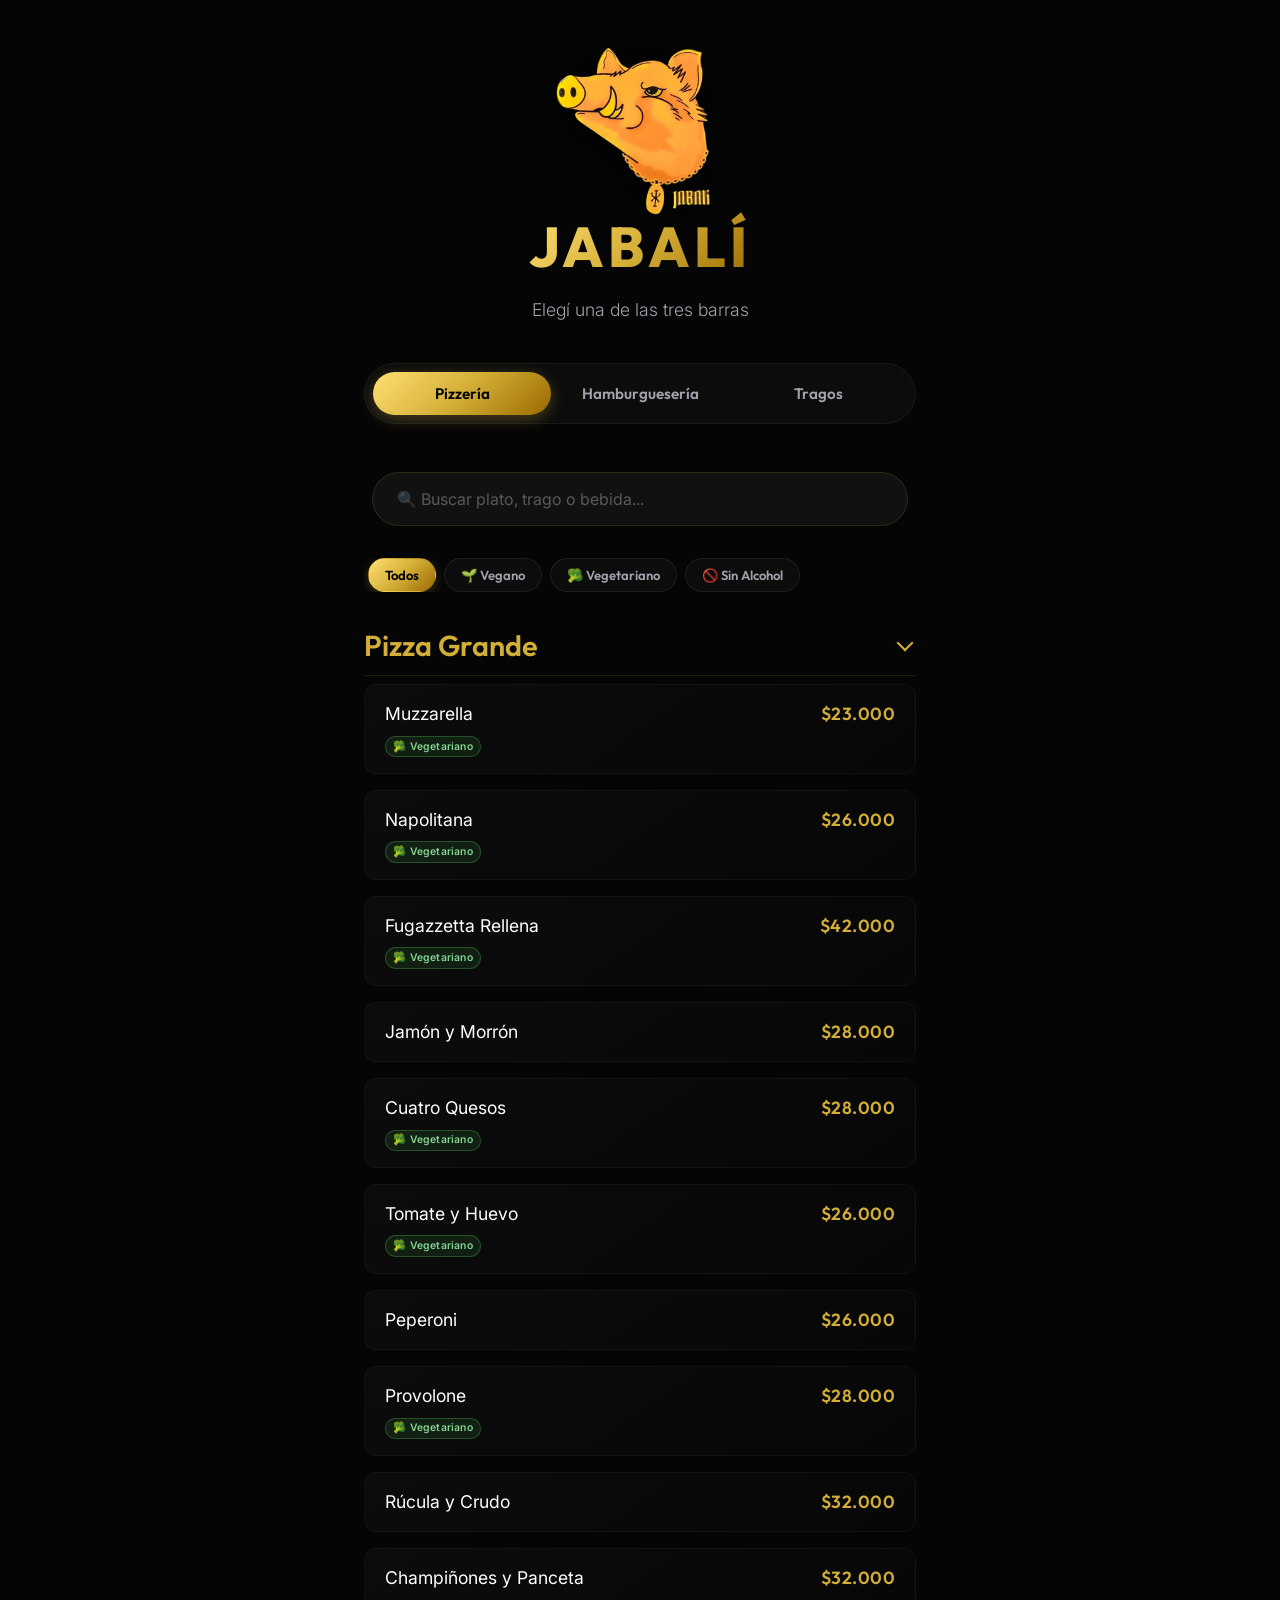
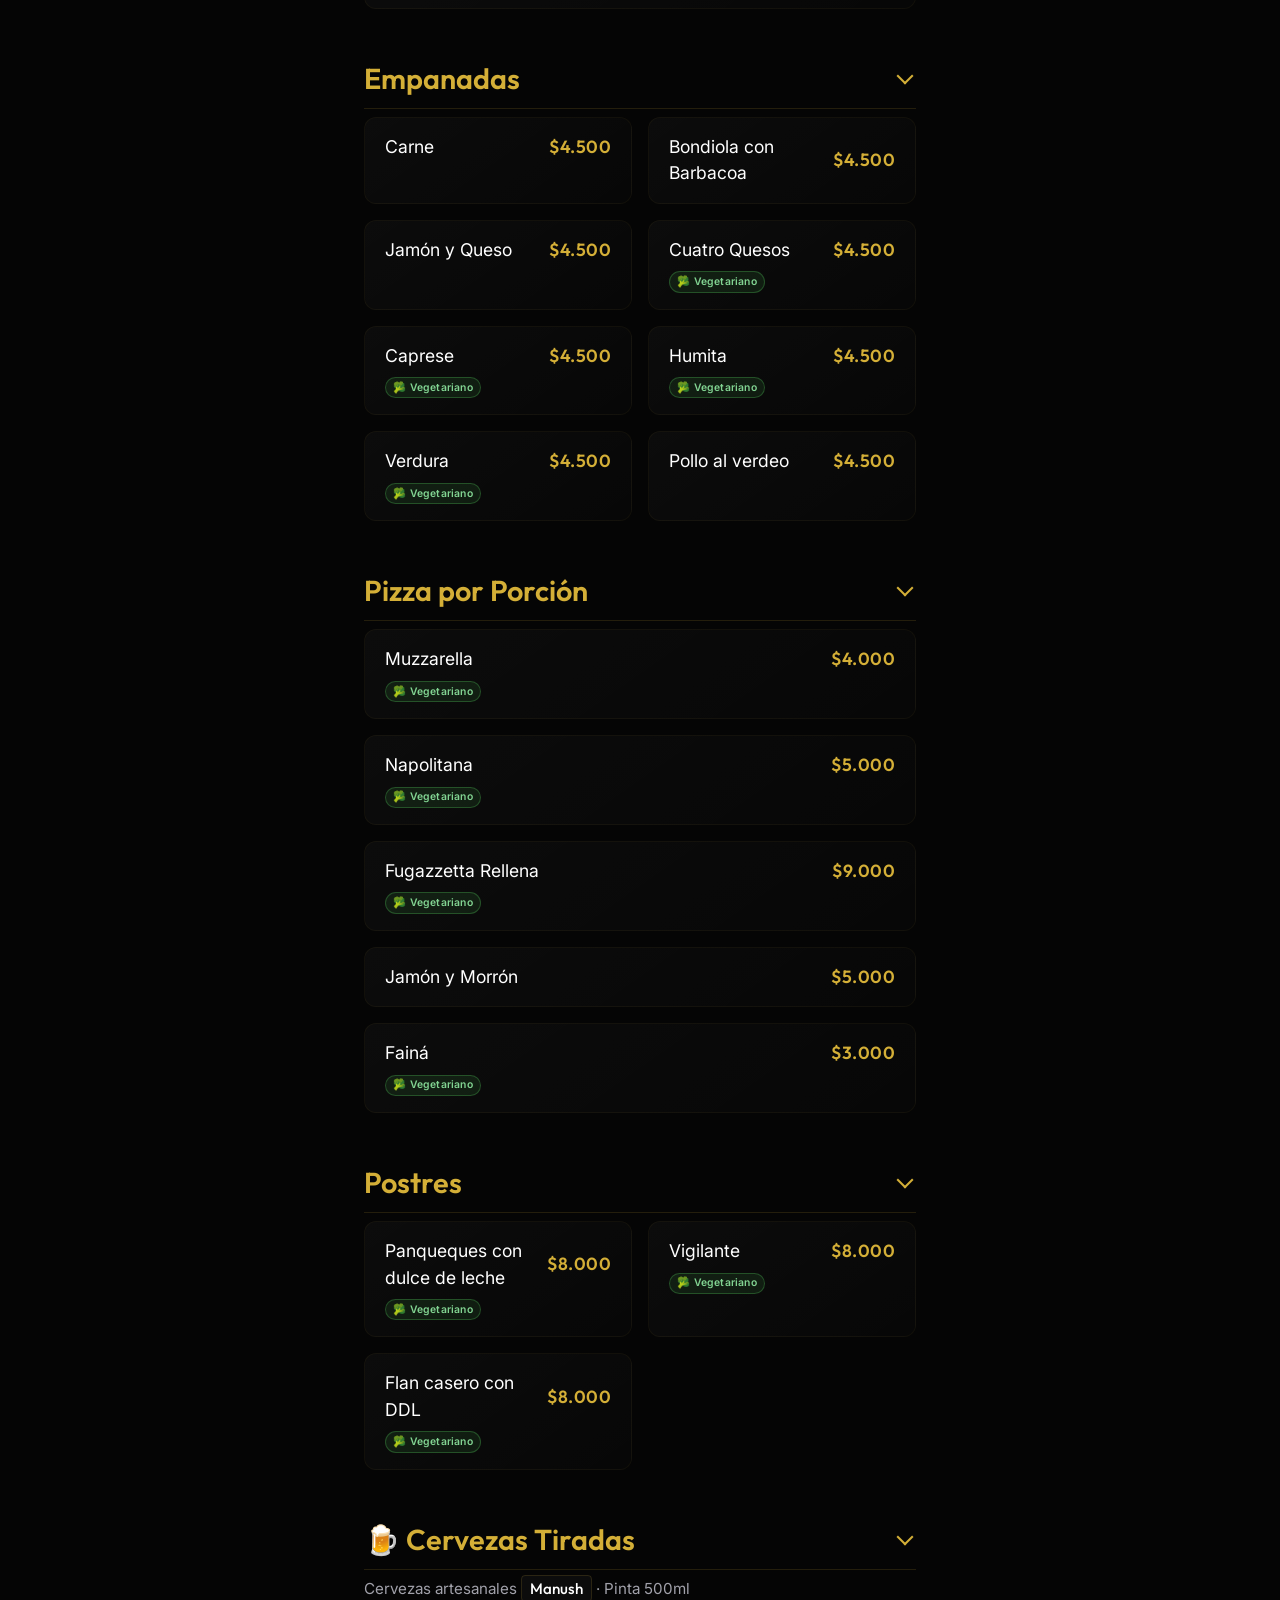
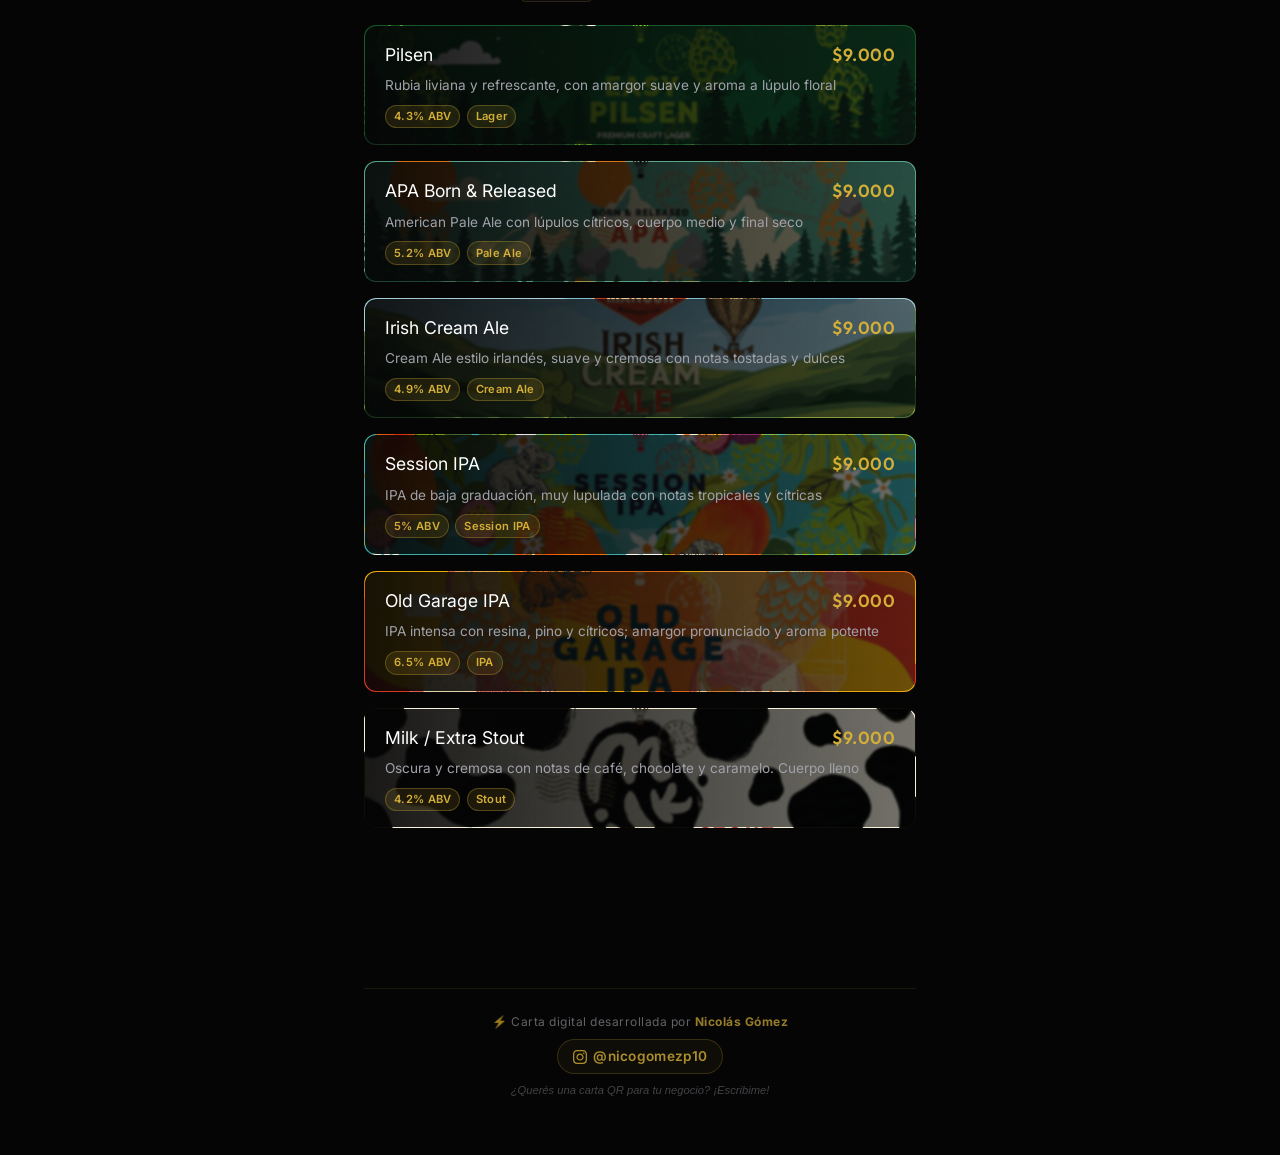
==== commit 82018709: "Add files via upload" ====
--- a/index.html
+++ b/index.html
@@ -1,4 +1,4 @@
-<!DOCTYPE html>
+﻿<!DOCTYPE html>
 <html lang="es">
 
 <head>
@@ -16,10 +16,12 @@
 <body>
     <div class="app-container">
         <header>
-            <div class="logo-container">
-                <img src="logo.jpeg" alt="Jabalí Logo" class="brand-logo">
+            <div class="header-brand">
+                <div class="logo-container">
+                    <img src="logo.png" alt="Jabalí Logo" class="brand-logo">
+                </div>
+                <h1 class="logo">JABALÍ</h1>
             </div>
-            <h1 class="logo">JABALÍ</h1>
             <p class="subtitle">Elegí una de las tres barras</p>
         </header>
 
@@ -29,870 +31,41 @@
             <button class="nav-btn" data-target="tragos">Tragos</button>
         </nav>
 
+        <div class="search-container">
+            <input type="text" id="searchInput" placeholder="🔍 Buscar plato, trago o bebida..." autocomplete="off">
+        </div>
+
+        <div class="diet-filters">
+            <button class="diet-btn active" data-filter="all">Todos</button>
+            <button class="diet-btn" data-filter="vegano">🌱 Vegano</button>
+            <button class="diet-btn" data-filter="vegetariano">🥦 Vegetariano</button>
+            <button class="diet-btn" data-filter="sin-alcohol">🚫 Sin Alcohol</button>
+        </div>
+
         <main class="menu-content">
-            <!-- Pizzería Section -->
-            <section id="pizzeria" class="menu-section active">
+            <div id="menu-root"></div>
+        </main>
 
-                <!-- Pizza Grande -->
-                <div class="menu-category">
-                    <h2 class="category-title">Pizza Grande</h2>
-                    <div class="items-grid">
-                        <div class="menu-item">
-                            <div class="item-header">
-                                <h3 class="item-name">Muzzarella</h3>
-                                <span class="item-price">$23.000</span>
-                            </div>
-                        </div>
-                        <div class="menu-item">
-                            <div class="item-header">
-                                <h3 class="item-name">Napolitana</h3>
-                                <span class="item-price">$26.000</span>
-                            </div>
-                        </div>
-                        <div class="menu-item">
-                            <div class="item-header">
-                                <h3 class="item-name">Fugazzetta Rellena</h3>
-                                <span class="item-price">$42.000</span>
-                            </div>
-                        </div>
-                        <div class="menu-item">
-                            <div class="item-header">
-                                <h3 class="item-name">Jamón y Morrón</h3>
-                                <span class="item-price">$28.000</span>
-                            </div>
-                        </div>
-                        <div class="menu-item">
-                            <div class="item-header">
-                                <h3 class="item-name">Cuatro Quesos</h3>
-                                <span class="item-price">$28.000</span>
-                            </div>
-                        </div>
-                        <div class="menu-item">
-                            <div class="item-header">
-                                <h3 class="item-name">Tomate y Huevo</h3>
-                                <span class="item-price">$26.000</span>
-                            </div>
-                        </div>
-                        <div class="menu-item">
-                            <div class="item-header">
-                                <h3 class="item-name">Peperoni</h3>
-                                <span class="item-price">$26.000</span>
-                            </div>
-                        </div>
-                        <div class="menu-item">
-                            <div class="item-header">
-                                <h3 class="item-name">Provolone</h3>
-                                <span class="item-price">$28.000</span>
-                            </div>
-                        </div>
-                        <div class="menu-item">
-                            <div class="item-header">
-                                <h3 class="item-name">Rúcula y Crudo</h3>
-                                <span class="item-price">$32.000</span>
-                            </div>
-                        </div>
-                        <div class="menu-item">
-                            <div class="item-header">
-                                <h3 class="item-name">Champiñones y Panceta</h3>
-                                <span class="item-price">$32.000</span>
-                            </div>
-                        </div>
-                    </div>
-                </div>
+        <!-- Back to top button -->
+        <button id="backToTopBtn" title="Volver arriba">↑</button>
 
-                <!-- Empanadas -->
-                <div class="menu-category">
-                    <h2 class="category-title">Empanadas</h2>
-                    <div class="items-grid grid-2col">
-                        <div class="menu-item">
-                            <div class="item-header">
-                                <h3 class="item-name">Carne</h3>
-                                <span class="item-price">$4.500</span>
-                            </div>
-                        </div>
-                        <div class="menu-item">
-                            <div class="item-header">
-                                <h3 class="item-name">Bondiola con Barbacoa</h3>
-                                <span class="item-price">$4.500</span>
-                            </div>
-                        </div>
-                        <div class="menu-item">
-                            <div class="item-header">
-                                <h3 class="item-name">Jamón y Queso</h3>
-                                <span class="item-price">$4.500</span>
-                            </div>
-                        </div>
-                        <div class="menu-item">
-                            <div class="item-header">
-                                <h3 class="item-name">Cuatro Quesos</h3>
-                                <span class="item-price">$4.500</span>
-                            </div>
-                        </div>
-                        <div class="menu-item">
-                            <div class="item-header">
-                                <h3 class="item-name">Caprese</h3>
-                                <span class="item-price">$4.500</span>
-                            </div>
-                        </div>
-                        <div class="menu-item">
-                            <div class="item-header">
-                                <h3 class="item-name">Humita</h3>
-                                <span class="item-price">$4.500</span>
-                            </div>
-                        </div>
-                        <div class="menu-item">
-                            <div class="item-header">
-                                <h3 class="item-name">Verdura</h3>
-                                <span class="item-price">$4.500</span>
-                            </div>
-                        </div>
-                        <div class="menu-item">
-                            <div class="item-header">
-                                <h3 class="item-name">Pollo al verdeo</h3>
-                                <span class="item-price">$4.500</span>
-                            </div>
-                        </div>
-                    </div>
-                </div>
+        <!-- Developer footer -->
+        <footer class="dev-footer">
+            <p class="dev-credit">⚡ Carta digital desarrollada por <strong>Nicolás Gómez</strong></p>
+            <a href="https://instagram.com/nicogomezp10" target="_blank" rel="noopener noreferrer"
+                class="dev-instagram">
+                <svg xmlns="http://www.w3.org/2000/svg" width="14" height="14" viewBox="0 0 24 24" fill="currentColor">
+                    <path
+                        d="M12 2.163c3.204 0 3.584.012 4.85.07 3.252.148 4.771 1.691 4.919 4.919.058 1.265.069 1.645.069 4.849 0 3.205-.012 3.584-.069 4.849-.149 3.225-1.664 4.771-4.919 4.919-1.266.058-1.644.07-4.85.07-3.204 0-3.584-.012-4.849-.07-3.26-.149-4.771-1.699-4.919-4.92-.058-1.265-.07-1.644-.07-4.849 0-3.204.013-3.583.07-4.849.149-3.227 1.664-4.771 4.919-4.919 1.266-.057 1.645-.069 4.849-.069zm0-2.163c-3.259 0-3.667.014-4.947.072-4.358.2-6.78 2.618-6.98 6.98-.059 1.281-.073 1.689-.073 4.948 0 3.259.014 3.668.072 4.948.2 4.358 2.618 6.78 6.98 6.98 1.281.058 1.689.072 4.948.072 3.259 0 3.668-.014 4.948-.072 4.354-.2 6.782-2.618 6.979-6.98.059-1.28.073-1.689.073-4.948 0-3.259-.014-3.667-.072-4.947-.196-4.354-2.617-6.78-6.979-6.98-1.281-.059-1.69-.073-4.949-.073zm0 5.838c-3.403 0-6.162 2.759-6.162 6.162s2.759 6.163 6.162 6.163 6.162-2.759 6.162-6.163c0-3.403-2.759-6.162-6.162-6.162zm0 10.162c-2.209 0-4-1.79-4-4 0-2.209 1.791-4 4-4s4 1.791 4 4c0 2.21-1.791 4-4 4zm6.406-11.845c-.796 0-1.441.645-1.441 1.44s.645 1.44 1.441 1.44c.795 0 1.439-.645 1.439-1.44s-.644-1.44-1.439-1.44z" />
+                </svg>
+                @nicogomezp10
+            </a>
+            <span class="dev-tagline">¿Querés una carta QR para tu negocio? ¡Escribime!</span>
+        </footer>
 
-                <!-- Pizza por Porción -->
-                <div class="menu-category">
-                    <h2 class="category-title">Pizza por Porción</h2>
-                    <div class="items-grid">
-                        <div class="menu-item">
-                            <div class="item-header">
-                                <h3 class="item-name">Muzzarella</h3>
-                                <span class="item-price">$4.000</span>
-                            </div>
-                        </div>
-                        <div class="menu-item">
-                            <div class="item-header">
-                                <h3 class="item-name">Napolitana</h3>
-                                <span class="item-price">$5.000</span>
-                            </div>
-                        </div>
-                        <div class="menu-item">
-                            <div class="item-header">
-                                <h3 class="item-name">Fugazzetta Rellena</h3>
-                                <span class="item-price">$9.000</span>
-                            </div>
-                        </div>
-                        <div class="menu-item">
-                            <div class="item-header">
-                                <h3 class="item-name">Jamón y Morrón</h3>
-                                <span class="item-price">$5.000</span>
-                            </div>
-                        </div>
-                        <div class="menu-item">
-                            <div class="item-header">
-                                <h3 class="item-name">Fainá</h3>
-                                <span class="item-price">$3.000</span>
-                            </div>
-                        </div>
-                    </div>
-                </div>
-
-                <!-- Postres -->
-                <div class="menu-category">
-                    <h2 class="category-title">Postres</h2>
-                    <div class="items-grid grid-2col">
-                        <div class="menu-item">
-                            <div class="item-header">
-                                <h3 class="item-name">Panqueques con dulce de leche</h3>
-                                <span class="item-price">$8.000</span>
-                            </div>
-                        </div>
-                        <div class="menu-item">
-                            <div class="item-header">
-                                <h3 class="item-name">Vigilante</h3>
-                                <span class="item-price">$8.000</span>
-                            </div>
-                        </div>
-                        <div class="menu-item">
-                            <div class="item-header">
-                                <h3 class="item-name">Flan casero con DDL</h3>
-                                <span class="item-price">$8.000</span>
-                            </div>
-                        </div>
-                    </div>
-                </div>
-            </section>
-
-            <!-- Hamburguesería Section -->
-            <section id="hamburgueseria" class="menu-section d-none">
-
-                <!-- Hamburguesas -->
-                <div class="menu-category">
-                    <h2 class="category-title">Hamburguesas</h2>
-                    <p class="category-desc">Acompañadas con papas o chips</p>
-                    <div class="items-grid">
-                        <div class="menu-item">
-                            <div class="item-header">
-                                <h3 class="item-name">Malcriada</h3>
-                                <span class="item-price">$14.000</span>
-                            </div>
-                            <p class="item-desc">Medallón de carne vacuna y queso</p>
-                        </div>
-                        <div class="menu-item">
-                            <div class="item-header">
-                                <h3 class="item-name">Mac Grande</h3>
-                                <span class="item-price">$17.000</span>
-                            </div>
-                            <p class="item-desc">Medallón de carne vacuna, queso cheddar, lechuga, pepino, salsa Utah
-                                (mayonesa, ketchup, ajo, aceite de oliva, ciboulette, reducción de pepino en almíbar)
-                            </p>
-                        </div>
-                        <div class="menu-item">
-                            <div class="item-header">
-                                <h3 class="item-name">Tercio de Libra</h3>
-                                <span class="item-price">$17.000</span>
-                            </div>
-                            <p class="item-desc">Medallón de carne vacuna, queso cheddar, pepino, salsa españa (cebolla,
-                                ketchup, mostaza)</p>
-                        </div>
-                        <div class="menu-item">
-                            <div class="item-header">
-                                <h3 class="item-name">4-4-2</h3>
-                                <span class="item-price">$17.000</span>
-                            </div>
-                            <p class="item-desc">Medallón de carne vacuna, queso dambo, jamón cocido, lechuga, tomate y
-                                huevo frito</p>
-                        </div>
-                        <div class="menu-item">
-                            <div class="item-header">
-                                <h3 class="item-name">Ricky Fort</h3>
-                                <span class="item-price">$17.000</span>
-                            </div>
-                            <p class="item-desc">Medallón de carne vacuna, manteca de roquefort y cebolla caramelizada
-                            </p>
-                        </div>
-                        <div class="menu-item">
-                            <div class="item-header">
-                                <h3 class="item-name">Crispy</h3>
-                                <span class="item-price">$18.000</span>
-                            </div>
-                            <p class="item-desc">Medallón de carne vacuna, queso cheddar, panceta ahumada, cebolla
-                                crispy y salsa Utah</p>
-                        </div>
-                        <div class="menu-item">
-                            <div class="item-header">
-                                <h3 class="item-name">Maradona</h3>
-                                <span class="item-price">$17.000</span>
-                            </div>
-                            <p class="item-desc">Medallón de carne vacuna, provoleta, salsa criolla, tomate y lechuga
-                            </p>
-                        </div>
-                    </div>
-
-                    <div class="item-extras">
-                        <p><strong>Aclaración:</strong> Medallón vegetariano y pan sin tacc disponible para todas las
-                            opciones</p>
-                        <p>Opción pan sin tacc: <strong>+$3.500</strong></p>
-                        <p>Doble medallón: <strong>+$4.000</strong></p>
-                    </div>
-                </div>
-
-                <!-- Sandwiches -->
-                <div class="menu-category">
-                    <h2 class="category-title">Sandwiches</h2>
-                    <p class="category-desc">Acompañados con papas o chips</p>
-                    <div class="items-grid">
-                        <div class="menu-item">
-                            <div class="item-header">
-                                <h3 class="item-name">Trucha al limón</h3>
-                                <span class="item-price">$21.000</span>
-                            </div>
-                            <p class="item-desc">Trucha a la plancha, lechuga, cebolla morada y salsa de queso crema,
-                                ciboulette y limón</p>
-                        </div>
-                        <div class="menu-item">
-                            <div class="item-header">
-                                <h3 class="item-name">Bondiola</h3>
-                                <span class="item-price">$20.000</span>
-                            </div>
-                            <p class="item-desc">Pan ciabatta, bondiola de cerdo desmechada, salsa barbacoa, cebolla
-                                caramelizada y queso gratinado</p>
-                        </div>
-                        <div class="menu-item">
-                            <div class="item-header">
-                                <h3 class="item-name">Brie y Crudo</h3>
-                                <span class="item-price">$20.000</span>
-                            </div>
-                            <p class="item-desc">Pan baguette, queso brie, jamón crudo, rúcula, aceite de oliva y pesto
-                                de tomates asados</p>
-                        </div>
-                        <div class="menu-item">
-                            <div class="item-header">
-                                <h3 class="item-name">Vegano</h3>
-                                <span class="item-price">$18.000</span>
-                            </div>
-                            <p class="item-desc">Pan ciabatta, tofu a la plancha, ensalada mixta, hummus de garbanzos y
-                                veganesa de chimichurri</p>
-                        </div>
-                        <div class="menu-item">
-                            <div class="item-header">
-                                <h3 class="item-name">Tostado clásico</h3>
-                                <span class="item-price">$12.000</span>
-                            </div>
-                            <p class="item-desc">Pan de molde, queso dambo y jamón cocido</p>
-                        </div>
-                        <div class="menu-item">
-                            <div class="item-header">
-                                <h3 class="item-name">Vegetariano caliente o tostado</h3>
-                                <span class="item-price">$14.000</span>
-                            </div>
-                            <p class="item-desc">Lechuga, tomate, zanahoria, palmitos, huevo duro y queso</p>
-                        </div>
-                    </div>
-                </div>
-
-                <!-- Panchos -->
-                <div class="menu-category">
-                    <h2 class="category-title">Panchos</h2>
-                    <p class="category-desc">Acompañados con papas o chips</p>
-                    <div class="items-grid">
-                        <div class="menu-item">
-                            <div class="item-header">
-                                <h3 class="item-name">Ricky fort</h3>
-                                <span class="item-price">$12.000</span>
-                            </div>
-                            <p class="item-desc">Con manteca de roquefort y cebolla caramelizada</p>
-                        </div>
-                        <div class="menu-item">
-                            <div class="item-header">
-                                <h3 class="item-name">Criollo</h3>
-                                <span class="item-price">$11.000</span>
-                            </div>
-                            <p class="item-desc">Con salsa criolla (cebolla, tomate, morrón, ajo, perejil y vinagre)</p>
-                        </div>
-                        <div class="menu-item">
-                            <div class="item-header">
-                                <h3 class="item-name">Cheddar</h3>
-                                <span class="item-price">$11.000</span>
-                            </div>
-                            <p class="item-desc">Con queso cheddar cremoso</p>
-                        </div>
-                        <div class="menu-item">
-                            <div class="item-header">
-                                <h3 class="item-name">Pelado</h3>
-                                <span class="item-price">$9.000</span>
-                            </div>
-                            <p class="item-desc">Sin nada</p>
-                        </div>
-                    </div>
-                </div>
-
-                <!-- Para picar -->
-                <div class="menu-category">
-                    <h2 class="category-title">Para Picar</h2>
-                    <div class="items-grid">
-                        <div class="menu-item">
-                            <div class="item-header">
-                                <h3 class="item-name">Papas fritas</h3>
-                                <span class="item-price">$11.000</span>
-                            </div>
-                        </div>
-                        <div class="menu-item">
-                            <div class="item-header">
-                                <h3 class="item-name">Papas a caballo</h3>
-                                <span class="item-price">$13.000</span>
-                            </div>
-                            <p class="item-desc">Papas fritas con huevo frito</p>
-                        </div>
-                        <div class="menu-item">
-                            <div class="item-header">
-                                <h3 class="item-name">Papas con cheddar</h3>
-                                <span class="item-price">$15.000</span>
-                            </div>
-                            <p class="item-desc">Papas fritas con cheddar, panceta y cebolla de verdeo</p>
-                        </div>
-                        <div class="menu-item">
-                            <div class="item-header">
-                                <h3 class="item-name">Chips de batata</h3>
-                                <span class="item-price">$10.000</span>
-                            </div>
-                            <p class="item-desc">Rodajas finas de batatas fritas</p>
-                        </div>
-                        <div class="menu-item">
-                            <div class="item-header">
-                                <h3 class="item-name">Provoleta con vegetales asados</h3>
-                                <span class="item-price">$16.000</span>
-                            </div>
-                            <p class="item-desc">A la plancha con puerro, tomates cherry y vinagreta de aceite de oliva,
-                                miel, vinagre, sal y pimienta</p>
-                        </div>
-                        <div class="menu-item">
-                            <div class="item-header">
-                                <h3 class="item-name">Provoleta con morcilla</h3>
-                                <span class="item-price">$16.000</span>
-                            </div>
-                            <p class="item-desc">A la plancha con morcilla cortada en rodajas</p>
-                        </div>
-                    </div>
-                </div>
-
-                <!-- Ensaladas -->
-                <div class="menu-category">
-                    <h2 class="category-title">Ensaladas</h2>
-                    <div class="items-grid">
-                        <div class="menu-item">
-                            <div class="item-header">
-                                <h3 class="item-name">Tropitango</h3>
-                                <span class="item-price">$17.000</span>
-                            </div>
-                            <p class="item-desc">Rúcula, queso brie, queso roquefort, tomates cherry, manzana verde,
-                                nueces y vinagreta de mostaza y miel</p>
-                        </div>
-                        <div class="menu-item">
-                            <div class="item-header">
-                                <h3 class="item-name">Ensalada Cesar</h3>
-                                <span class="item-price">$18.000</span>
-                            </div>
-                            <p class="item-desc">Lechuga, rúcula, pollo, parmesano, croutones y aderezo</p>
-                        </div>
-                        <div class="menu-item">
-                            <div class="item-header">
-                                <h3 class="item-name">Ensalada Serrana</h3>
-                                <span class="item-price">$18.000</span>
-                            </div>
-                            <p class="item-desc">Lechuga, rúcula, jamón crudo, croutones, parmesano, tomate y palta</p>
-                        </div>
-                    </div>
-                </div>
-
-                <!-- Postres -->
-                <div class="menu-category">
-                    <h2 class="category-title">Postres</h2>
-                    <div class="items-grid grid-2col">
-                        <div class="menu-item">
-                            <div class="item-header">
-                                <h3 class="item-name">Panqueques con dulce de leche</h3>
-                                <span class="item-price">$8.000</span>
-                            </div>
-                        </div>
-                        <div class="menu-item">
-                            <div class="item-header">
-                                <h3 class="item-name">Vigilante</h3>
-                                <span class="item-price">$8.000</span>
-                            </div>
-                        </div>
-                        <div class="menu-item">
-                            <div class="item-header">
-                                <h3 class="item-name">Flan casero con DDL</h3>
-                                <span class="item-price">$8.000</span>
-                            </div>
-                        </div>
-                    </div>
-                </div>
-            </section>
-
-            <!-- Tragos Section -->
-            <section id="tragos" class="menu-section d-none">
-
-                <!-- Tragos Directos -->
-                <div class="menu-category">
-                    <h2 class="category-title">Tragos Directos</h2>
-                    <div class="items-grid">
-                        <div class="menu-item">
-                            <div class="item-header">
-                                <h3 class="item-name">Fernet con Coca</h3>
-                                <span class="item-price">$10.000</span>
-                            </div>
-                            <p class="item-desc">Fernet Branca y Coca</p>
-                        </div>
-                        <div class="menu-item">
-                            <div class="item-header">
-                                <h3 class="item-name">Tintelo</h3>
-                                <span class="item-price">$8.000</span>
-                            </div>
-                            <p class="item-desc">Vino tinto, gaseosa de pomelo y rodaja de pomelo</p>
-                        </div>
-                        <div class="menu-item">
-                            <div class="item-header">
-                                <h3 class="item-name">Cuba Libre</h3>
-                                <span class="item-price">$11.000</span>
-                            </div>
-                            <p class="item-desc">Ron dorado, Coca y rodaja de naranja</p>
-                        </div>
-                        <div class="menu-item">
-                            <div class="item-header">
-                                <h3 class="item-name">Garibaldi</h3>
-                                <span class="item-price">$11.000</span>
-                            </div>
-                            <p class="item-desc">Campari, jugo de naranja y rodaja de naranja, naranja/tónica</p>
-                        </div>
-                        <div class="menu-item">
-                            <div class="item-header">
-                                <h3 class="item-name">Aperol Spritz</h3>
-                                <span class="item-price">$14.000</span>
-                            </div>
-                            <p class="item-desc">Aperol, soda, espumante y rodaja de naranja</p>
-                        </div>
-                        <div class="menu-item">
-                            <div class="item-header">
-                                <h3 class="item-name">Cynar Julep</h3>
-                                <span class="item-price">$12.000</span>
-                            </div>
-                            <p class="item-desc">Cynar, jugo de limón, almíbar, jugo de pomelo y menta</p>
-                        </div>
-                        <div class="menu-item">
-                            <div class="item-header">
-                                <h3 class="item-name">Carpano Orange</h3>
-                                <span class="item-price">$10.000</span>
-                            </div>
-                            <p class="item-desc">Vermouth Carpano, soda/tónica/pomelo y rodaja de naranja</p>
-                        </div>
-                        <div class="menu-item">
-                            <div class="item-header">
-                                <h3 class="item-name">Ferroviario</h3>
-                                <span class="item-price">$10.000</span>
-                            </div>
-                            <p class="item-desc">Fernet Branca, Carpano y soda</p>
-                        </div>
-                        <div class="menu-item">
-                            <div class="item-header">
-                                <h3 class="item-name">Cóctel Americano</h3>
-                                <span class="item-price">$11.000</span>
-                            </div>
-                            <p class="item-desc">Campari, Carpano Rosso, soda y piel de naranja</p>
-                        </div>
-                        <div class="menu-item">
-                            <div class="item-header">
-                                <h3 class="item-name">Mint Tonic</h3>
-                                <span class="item-price">$10.000</span>
-                            </div>
-                            <p class="item-desc">Branca Menta Ricetta Italiana, tónica, limón y menta</p>
-                        </div>
-                        <div class="menu-item">
-                            <div class="item-header">
-                                <h3 class="item-name">Gin Tonic Blu</h3>
-                                <span class="item-price">$11.000</span>
-                            </div>
-                            <p class="item-desc">Gin Blu, tónica, rodaja a elección: limón, pepino, naranja o pomelo</p>
-                            <p class="item-desc"><strong>Adicional frutos rojos:</strong> consultar en barra</p>
-                        </div>
-                        <div class="menu-item">
-                            <div class="item-header">
-                                <h3 class="item-name">Sangría</h3>
-                                <span class="item-price">$10.000</span>
-                            </div>
-                            <p class="item-desc">Vino Malbec, jugo de naranja, jugo de limón, almíbar de frutos rojos,
-                                limón y menta</p>
-                        </div>
-                        <div class="menu-item">
-                            <div class="item-header">
-                                <h3 class="item-name">Malibú</h3>
-                                <span class="item-price">$12.000</span>
-                            </div>
-                            <p class="item-desc">Ron Malibú, naranja/7up/Coca</p>
-                        </div>
-                        <div class="menu-item">
-                            <div class="item-header">
-                                <h3 class="item-name">Vodka Veloz</h3>
-                                <span class="item-price">$15.000</span>
-                            </div>
-                            <p class="item-desc">Red Bull y vodka Sernova</p>
-                        </div>
-                        <div class="menu-item">
-                            <div class="item-header">
-                                <h3 class="item-name">Jäger Power</h3>
-                                <span class="item-price">$18.000</span>
-                            </div>
-                            <p class="item-desc">Red Bull y Jägermeister</p>
-                        </div>
-                        <div class="menu-item">
-                            <div class="item-header">
-                                <h3 class="item-name">Red Bull</h3>
-                                <span class="item-price">$7.000</span>
-                            </div>
-                        </div>
-                    </div>
-                </div>
-
-                <!-- Tragos Elaborados -->
-                <div class="menu-category">
-                    <h2 class="category-title">Tragos Elaborados</h2>
-                    <div class="items-grid">
-                        <div class="menu-item">
-                            <div class="item-header">
-                                <h3 class="item-name">Caipirinha</h3>
-                                <span class="item-price">$12.000</span>
-                            </div>
-                            <p class="item-desc">Cachaça, lima, jugo de limón y almíbar simple</p>
-                        </div>
-                        <div class="menu-item">
-                            <div class="item-header">
-                                <h3 class="item-name">Caipijäger</h3>
-                                <span class="item-price">$15.000</span>
-                            </div>
-                            <p class="item-desc">Jägermeister, lima, jugo de limón y almíbar simple</p>
-                        </div>
-                        <div class="menu-item">
-                            <div class="item-header">
-                                <h3 class="item-name">Caipiroska</h3>
-                                <span class="item-price">$12.000</span>
-                            </div>
-                            <p class="item-desc">Vodka Sernova, lima, jugo de limón y almíbar simple</p>
-                        </div>
-                        <div class="menu-item">
-                            <div class="item-header">
-                                <h3 class="item-name">Maycaipi</h3>
-                                <span class="item-price">$14.000</span>
-                            </div>
-                            <p class="item-desc">Vodka Sernova/Cachaça, lima, maracuyá, jugo de limón y almíbar simple
-                            </p>
-                        </div>
-                        <div class="menu-item">
-                            <div class="item-header">
-                                <h3 class="item-name">Mojito</h3>
-                                <span class="item-price">$13.000</span>
-                            </div>
-                            <p class="item-desc">Ron o Malibú, jugo de limón, menta, almíbar simple y soda</p>
-                        </div>
-                        <div class="menu-item">
-                            <div class="item-header">
-                                <h3 class="item-name">Tom Collins</h3>
-                                <span class="item-price">$11.000</span>
-                            </div>
-                            <p class="item-desc">Gin Blu, limón, soda y almíbar simple</p>
-                        </div>
-                        <div class="menu-item">
-                            <div class="item-header">
-                                <h3 class="item-name">Old Fashioned</h3>
-                                <span class="item-price">$15.000</span>
-                            </div>
-                            <p class="item-desc">Bourbon, dash de Bitter Angostura, azúcar y rodaja de naranja</p>
-                        </div>
-                        <div class="menu-item">
-                            <div class="item-header">
-                                <h3 class="item-name">Negroni</h3>
-                                <span class="item-price">$15.000</span>
-                            </div>
-                            <p class="item-desc">Campari, gin, Carpano Rosso y rodaja de naranja</p>
-                        </div>
-                        <div class="menu-item">
-                            <div class="item-header">
-                                <h3 class="item-name">Negrol</h3>
-                                <span class="item-price">$15.000</span>
-                            </div>
-                            <p class="item-desc">Gin, Aperol y Carpano Rosso</p>
-                        </div>
-                        <div class="menu-item">
-                            <div class="item-header">
-                                <h3 class="item-name">Boulevardier</h3>
-                                <span class="item-price">$15.000</span>
-                            </div>
-                            <p class="item-desc">Bourbon, Campari y Carpano Rosso</p>
-                        </div>
-                        <div class="menu-item">
-                            <div class="item-header">
-                                <h3 class="item-name">Pisco Sour</h3>
-                                <span class="item-price">$13.000</span>
-                            </div>
-                            <p class="item-desc">Pisco, almíbar, limón, clara de huevo y Bitter Angostura</p>
-                        </div>
-                        <div class="menu-item">
-                            <div class="item-header">
-                                <h3 class="item-name">Pisco Maracuyá</h3>
-                                <span class="item-price">$14.000</span>
-                            </div>
-                            <p class="item-desc">Pisco, almíbar, limón, clara de huevo, Bitter Angostura y maracuyá</p>
-                        </div>
-                        <div class="menu-item">
-                            <div class="item-header">
-                                <h3 class="item-name">Martini Dry</h3>
-                                <span class="item-price">$15.000</span>
-                            </div>
-                            <p class="item-desc">Gin, Carpano Dry, limón y/o aceitunas</p>
-                        </div>
-                        <div class="menu-item">
-                            <div class="item-header">
-                                <h3 class="item-name">Manhattan</h3>
-                                <span class="item-price">$15.000</span>
-                            </div>
-                            <p class="item-desc">Bourbon, Carpano Rosso y dash de Bitter Angostura</p>
-                        </div>
-                        <div class="menu-item">
-                            <div class="item-header">
-                                <h3 class="item-name">Espresso Martini</h3>
-                                <span class="item-price">$15.000</span>
-                            </div>
-                            <p class="item-desc">Café espresso, licor de café, vodka Sernova y almíbar simple</p>
-                        </div>
-                        <div class="menu-item">
-                            <div class="item-header">
-                                <h3 class="item-name">Penicillin</h3>
-                                <span class="item-price">$18.000</span>
-                            </div>
-                            <p class="item-desc">Whisky Scotch, almíbar de miel, almíbar de jengibre y jugo de limón</p>
-                        </div>
-                        <div class="menu-item">
-                            <div class="item-header">
-                                <h3 class="item-name">New York Sour</h3>
-                                <span class="item-price">$18.000</span>
-                            </div>
-                            <p class="item-desc">Whisky Scotch, clara de huevo, almíbar simple, jugo de limón y vino
-                                Malbec</p>
-                        </div>
-                        <div class="menu-item">
-                            <div class="item-header">
-                                <h3 class="item-name">Aperol Sour</h3>
-                                <span class="item-price">$15.000</span>
-                            </div>
-                            <p class="item-desc">Aperol, clara de huevo, jugo de limón y almíbar simple</p>
-                        </div>
-                        <div class="menu-item">
-                            <div class="item-header">
-                                <h3 class="item-name">Margarita</h3>
-                                <span class="item-price">$14.000</span>
-                            </div>
-                            <p class="item-desc">Tequila, triple sec, limón, almíbar y sal/azúcar</p>
-                        </div>
-                    </div>
-                </div>
-
-                <!-- Whiskies -->
-                <div class="menu-category">
-                    <h2 class="category-title">Whiskies</h2>
-                    <div class="items-grid grid-2col">
-                        <div class="menu-item">
-                            <div class="item-header">
-                                <h3 class="item-name">Jim Beam</h3>
-                                <span class="item-price">$14.000</span>
-                            </div>
-                        </div>
-                        <div class="menu-item">
-                            <div class="item-header">
-                                <h3 class="item-name">Jameson</h3>
-                                <span class="item-price">$15.000</span>
-                            </div>
-                        </div>
-                        <div class="menu-item">
-                            <div class="item-header">
-                                <h3 class="item-name">Jack Daniel's</h3>
-                                <span class="item-price">$18.000</span>
-                            </div>
-                        </div>
-                        <div class="menu-item">
-                            <div class="item-header">
-                                <h3 class="item-name">Johnnie Walker Red Label</h3>
-                                <span class="item-price">$14.000</span>
-                            </div>
-                        </div>
-                        <div class="menu-item">
-                            <div class="item-header">
-                                <h3 class="item-name">Johnnie Walker Black Label</h3>
-                                <span class="item-price">$19.000</span>
-                            </div>
-                        </div>
-                        <div class="menu-item">
-                            <div class="item-header">
-                                <h3 class="item-name">Baileys</h3>
-                                <span class="item-price">$15.000</span>
-                            </div>
-                        </div>
-                    </div>
-                </div>
-
-                <!-- Shots -->
-                <div class="menu-category">
-                    <h2 class="category-title">Shots</h2>
-                    <div class="items-grid grid-2col">
-                        <div class="menu-item">
-                            <div class="item-header">
-                                <h3 class="item-name">Tequila</h3>
-                                <span class="item-price">$11.000</span>
-                            </div>
-                        </div>
-                        <div class="menu-item">
-                            <div class="item-header">
-                                <h3 class="item-name">Jäger</h3>
-                                <span class="item-price">$12.000</span>
-                            </div>
-                        </div>
-                        <div class="menu-item">
-                            <div class="item-header">
-                                <h3 class="item-name">Esquí con 4 vasos de Tequila</h3>
-                                <span class="item-price">$40.000</span>
-                            </div>
-                        </div>
-                        <div class="menu-item">
-                            <div class="item-header">
-                                <h3 class="item-name">Esquí con 4 vasos de Jäger</h3>
-                                <span class="item-price">$42.000</span>
-                            </div>
-                        </div>
-                    </div>
-                </div>
-
-                <!-- Mocktails -->
-                <div class="menu-category">
-                    <h2 class="category-title">Mocktails (Sin Alcohol)</h2>
-                    <div class="items-grid">
-                        <div class="menu-item">
-                            <div class="item-header">
-                                <h3 class="item-name">Limonada</h3>
-                                <span class="item-price">$7.000</span>
-                            </div>
-                            <p class="item-desc">Jugo de limón, almíbar, rodajas de limón y agua (opcionales: menta,
-                                jengibre o pepino)</p>
-                        </div>
-                        <div class="menu-item">
-                            <div class="item-header">
-                                <h3 class="item-name">Pomelada</h3>
-                                <span class="item-price">$7.000</span>
-                            </div>
-                            <p class="item-desc">Jugo de pomelo, almíbar, rodajas de pomelo y agua</p>
-                        </div>
-                        <div class="menu-item">
-                            <div class="item-header">
-                                <h3 class="item-name">Limonada Frutos Rojos</h3>
-                                <span class="item-price">$9.000</span>
-                            </div>
-                            <p class="item-desc">Jugo de limón, frutos rojos, almíbar de frutos rojos y agua</p>
-                        </div>
-                        <div class="menu-item">
-                            <div class="item-header">
-                                <h3 class="item-name">Natural Mystic</h3>
-                                <span class="item-price">$10.000</span>
-                            </div>
-                            <p class="item-desc">Frutilla, limón, jugo de naranja, almíbar y agua</p>
-                        </div>
-                        <div class="menu-item">
-                            <div class="item-header">
-                                <h3 class="item-name">Aljaba</h3>
-                                <span class="item-price">$10.000</span>
-                            </div>
-                            <p class="item-desc">Jarabe de saúco, limón, almíbar, agua tónica, menta y rodaja de limón
-                            </p>
-                        </div>
-                    </div>
-                </div>
-
-                <!-- Cafetería Clásica -->
-                <div class="menu-category">
-                    <h2 class="category-title">Cafetería Clásica</h2>
-                    <div class="items-grid grid-2col">
-                        <div class="menu-item">
-                            <div class="item-header">
-                                <h3 class="item-name">Café Chico</h3>
-                                <span class="item-price">$4.000</span>
-                            </div>
-                        </div>
-                        <div class="menu-item">
-                            <div class="item-header">
-                                <h3 class="item-name">Café Doble</h3>
-                                <span class="item-price">$5.000</span>
-                            </div>
-                        </div>
-                    </div>
-                </div>
-
-            </section>
-
-        </main>
     </div>
     <script src="app.js"></script>
+
 </body>
 
 </html>
--- a/style.css
+++ b/style.css
@@ -36,23 +36,28 @@
     text-align: center;
     margin-bottom: 2.5rem;
     animation: fadeInDown 0.8s ease-out;
+    position: relative;
+}
+
+.header-brand {
+    display: flex;
+    flex-direction: column;
+    align-items: center;
 }
 
 .logo-container {
-    width: 140px;
-    height: 140px;
-    margin: 0 auto 1.5rem;
-    border-radius: 50%;
-    overflow: hidden;
-    border: 3px solid var(--gold-primary);
-    box-shadow: 0 0 25px rgba(212, 175, 55, 0.25);
+    width: 180px;
+    /* Pull the title up so it overlaps the bottom of the logo */
+    margin-bottom: -33px;
+    z-index: 0;
+    pointer-events: none;
 }
 
 .brand-logo {
     width: 100%;
-    height: 100%;
-    object-fit: cover;
+    height: auto;
     display: block;
+    filter: drop-shadow(0 4px 20px rgba(0, 0, 0, 0.9));
 }
 
 .logo {
@@ -66,6 +71,9 @@
     -webkit-text-fill-color: transparent;
     text-transform: uppercase;
     margin-bottom: 0.5rem;
+    /* Title sits on top of the logo's bottom edge */
+    position: relative;
+    z-index: 1;
 }
 
 .subtitle {
@@ -126,33 +134,50 @@
     animation: slideUpFade 0.6s ease-out forwards;
 }
 
-/* Staggering animations */
-.menu-category:nth-child(1) {
-    animation-delay: 0.1s;
-}
-
-.menu-category:nth-child(2) {
-    animation-delay: 0.2s;
-}
-
-.menu-category:nth-child(3) {
-    animation-delay: 0.3s;
-}
-
-.menu-category:nth-child(4) {
-    animation-delay: 0.4s;
-}
-
+
+
+
+.category-header {
+    display: flex;
+    justify-content: space-between;
+    align-items: center;
+    cursor: pointer;
+    border-bottom: 1px solid var(--border-color);
+    padding-bottom: 0.5rem;
+    margin-bottom: 0.5rem;
+    user-select: none;
+    -webkit-tap-highlight-color: transparent;
+}
 
 .category-title {
     font-family: 'Outfit', sans-serif;
     color: var(--gold-primary);
     font-size: 1.8rem;
     font-weight: 600;
-    margin-bottom: 0.5rem;
-    padding-bottom: 0.5rem;
-    border-bottom: 1px solid var(--border-color);
+}
+
+.toggle-icon {
     display: inline-block;
+    width: 12px;
+    height: 12px;
+    border-right: 2px solid var(--gold-primary);
+    border-bottom: 2px solid var(--gold-primary);
+    transform: rotate(45deg);
+    transition: transform 0.3s ease;
+    margin-right: 5px;
+    margin-top: -5px;
+}
+
+/* When the category is collapsed, items-grid is hidden and the chevron rotates */
+.menu-category.collapsed .items-grid,
+.menu-category.collapsed .category-desc {
+    display: none;
+}
+
+.menu-category.collapsed .toggle-icon {
+    transform: rotate(-135deg);
+    /* Point right when collapsed */
+    margin-top: 0;
 }
 
 .category-desc {
@@ -219,6 +244,10 @@
     border-color: rgba(212, 175, 55, 0.3);
 }
 
+.menu-item:active {
+    transform: translateY(1px) scale(0.98);
+}
+
 .item-header {
     display: flex;
     justify-content: space-between;
@@ -259,6 +288,7 @@
 
 .item-extras {
     margin-top: 1rem;
+    margin-bottom: 1rem;
     padding: 0.75rem;
     background: rgba(212, 175, 55, 0.05);
     border-radius: 8px;
@@ -313,4 +343,271 @@
         opacity: 1;
         transform: translateY(0);
     }
+}
+
+/* Search Bar */
+.search-container {
+    margin-bottom: 2rem;
+    padding: 0 0.5rem;
+    position: relative;
+    z-index: 10;
+}
+
+#searchInput {
+    width: 100%;
+    padding: 1rem 1.5rem;
+    border-radius: 100px;
+    background: rgba(255, 255, 255, 0.05);
+    border: 1px solid var(--border-color);
+    color: var(--text-white);
+    font-family: 'Inter', sans-serif;
+    font-size: 1rem;
+    outline: none;
+    transition: var(--transition);
+}
+
+#searchInput:focus {
+    background: rgba(255, 255, 255, 0.08);
+    border-color: var(--gold-primary);
+    box-shadow: 0 0 15px rgba(212, 175, 55, 0.2);
+}
+
+#searchInput::placeholder {
+    color: rgba(255, 255, 255, 0.3);
+}
+
+/* Diet Filters */
+.diet-filters {
+    display: flex;
+    gap: 0.5rem;
+    margin-bottom: 2rem;
+    padding: 0 0.25rem;
+    overflow-x: auto;
+    scrollbar-width: none;
+    -ms-overflow-style: none;
+    -webkit-overflow-scrolling: touch;
+}
+
+.diet-filters::-webkit-scrollbar {
+    display: none;
+}
+
+.diet-btn {
+    background: var(--surface-color);
+    border: 1px solid rgba(255, 255, 255, 0.07);
+    color: var(--text-gray);
+    padding: 0.5rem 1rem;
+    font-family: 'Outfit', sans-serif;
+    font-size: 0.82rem;
+    font-weight: 600;
+    cursor: pointer;
+    border-radius: 100px;
+    white-space: nowrap;
+    transition: var(--transition);
+    flex-shrink: 0;
+}
+
+.diet-btn:hover {
+    border-color: rgba(212, 175, 55, 0.35);
+    color: var(--text-white);
+}
+
+.diet-btn.active {
+    background: var(--gold-gradient);
+    color: #000;
+    border-color: transparent;
+    box-shadow: 0 3px 12px rgba(212, 175, 55, 0.25);
+}
+
+/* Diet tag badges inside items */
+.diet-tags-row {
+    display: flex;
+    flex-wrap: wrap;
+    gap: 0.35rem;
+    margin-top: 0.5rem;
+    position: relative;
+    z-index: 1;
+}
+
+.diet-tag {
+    font-size: 0.65rem;
+    font-weight: 600;
+    padding: 0.12rem 0.45rem;
+    border-radius: 100px;
+    letter-spacing: 0.2px;
+}
+
+.tag-vegano {
+    background: rgba(52, 170, 68, 0.12);
+    border: 1px solid rgba(52, 170, 68, 0.35);
+    color: #6fcf7f;
+}
+
+.tag-vegetariano {
+    background: rgba(80, 200, 90, 0.1);
+    border: 1px solid rgba(80, 200, 90, 0.3);
+    color: #82d492;
+}
+
+.tag-sin-tacc {
+    background: rgba(230, 180, 60, 0.1);
+    border: 1px solid rgba(230, 180, 60, 0.3);
+    color: #e6b43c;
+}
+
+.tag-sin-alcohol {
+    background: rgba(100, 160, 230, 0.1);
+    border: 1px solid rgba(100, 160, 230, 0.3);
+    color: #7db8f0;
+}
+
+/* Back to Top Button */
+#backToTopBtn {
+    position: fixed;
+    bottom: 30px;
+    right: 30px;
+    width: 50px;
+    height: 50px;
+    border-radius: 50%;
+    background: var(--gold-gradient);
+    color: #000;
+    font-size: 1.5rem;
+    border: none;
+    cursor: pointer;
+    box-shadow: 0 4px 15px rgba(0, 0, 0, 0.5);
+    opacity: 0;
+    visibility: hidden;
+    transform: translateY(20px);
+    transition: var(--transition);
+    z-index: 999;
+    display: flex;
+    justify-content: center;
+    align-items: center;
+    font-weight: bold;
+}
+
+#backToTopBtn.show {
+    opacity: 1;
+    visibility: visible;
+    transform: translateY(0);
+}
+
+#backToTopBtn:active {
+    transform: scale(0.9);
+}
+
+.menu-content {
+    padding-bottom: 4rem;
+    /* Extra padding for bottom of page */
+}
+
+/* Hide items completely that don't match search */
+.menu-item.hidden {
+    display: none !important;
+}
+
+.vinos-placeholder {
+    text-align: center;
+    width: 100%;
+}
+
+.vinos-placeholder .item-desc {
+    font-size: 1.1rem;
+    margin-top: 0;
+}
+
+/* Beer Cards with Background Image */
+.beer-card {
+    background-size: cover;
+    background-position: center;
+    position: relative;
+    overflow: hidden;
+    min-height: 80px;
+}
+
+.beer-card::after {
+    content: '';
+    position: absolute;
+    inset: 0;
+    background: linear-gradient(to right, rgba(5, 5, 5, 0.92) 0%, rgba(5, 5, 5, 0.55) 100%);
+    backdrop-filter: blur(1px);
+    -webkit-backdrop-filter: blur(1px);
+    z-index: 0;
+}
+
+.beer-card .item-header,
+.beer-card .item-desc,
+.beer-card .item-extras,
+.beer-card .beer-badges {
+    position: relative;
+    z-index: 1;
+}
+
+.beer-badges {
+    display: flex;
+    gap: 0.4rem;
+    margin-top: 0.6rem;
+    flex-wrap: wrap;
+}
+
+.beer-badge {
+    font-size: 0.7rem;
+    font-weight: 600;
+    padding: 0.15rem 0.5rem;
+    border-radius: 100px;
+    letter-spacing: 0.3px;
+    background: rgba(212, 175, 55, 0.12);
+    border: 1px solid rgba(212, 175, 55, 0.3);
+    color: var(--gold-primary);
+}
+
+/* Developer Footer */
+.dev-footer {
+    margin-top: 3rem;
+    padding: 1.5rem 1rem;
+    border-top: 1px solid rgba(212, 175, 55, 0.1);
+    text-align: center;
+    display: flex;
+    flex-direction: column;
+    align-items: center;
+    gap: 0.5rem;
+}
+
+.dev-credit {
+    font-size: 0.75rem;
+    color: rgba(161, 161, 170, 0.6);
+    letter-spacing: 0.5px;
+}
+
+.dev-credit strong {
+    color: rgba(212, 175, 55, 0.7);
+}
+
+.dev-instagram {
+    display: inline-flex;
+    align-items: center;
+    gap: 0.4rem;
+    font-size: 0.85rem;
+    font-weight: 600;
+    color: rgba(212, 175, 55, 0.8);
+    text-decoration: none;
+    padding: 0.4rem 0.9rem;
+    border-radius: 100px;
+    border: 1px solid rgba(212, 175, 55, 0.2);
+    background: rgba(212, 175, 55, 0.05);
+    transition: var(--transition);
+    letter-spacing: 0.3px;
+}
+
+.dev-instagram:hover {
+    background: rgba(212, 175, 55, 0.12);
+    border-color: rgba(212, 175, 55, 0.5);
+    color: var(--gold-primary);
+    box-shadow: 0 0 12px rgba(212, 175, 55, 0.15);
+}
+
+.dev-tagline {
+    font-size: 0.7rem;
+    color: rgba(161, 161, 170, 0.4);
+    font-style: italic;
 }
